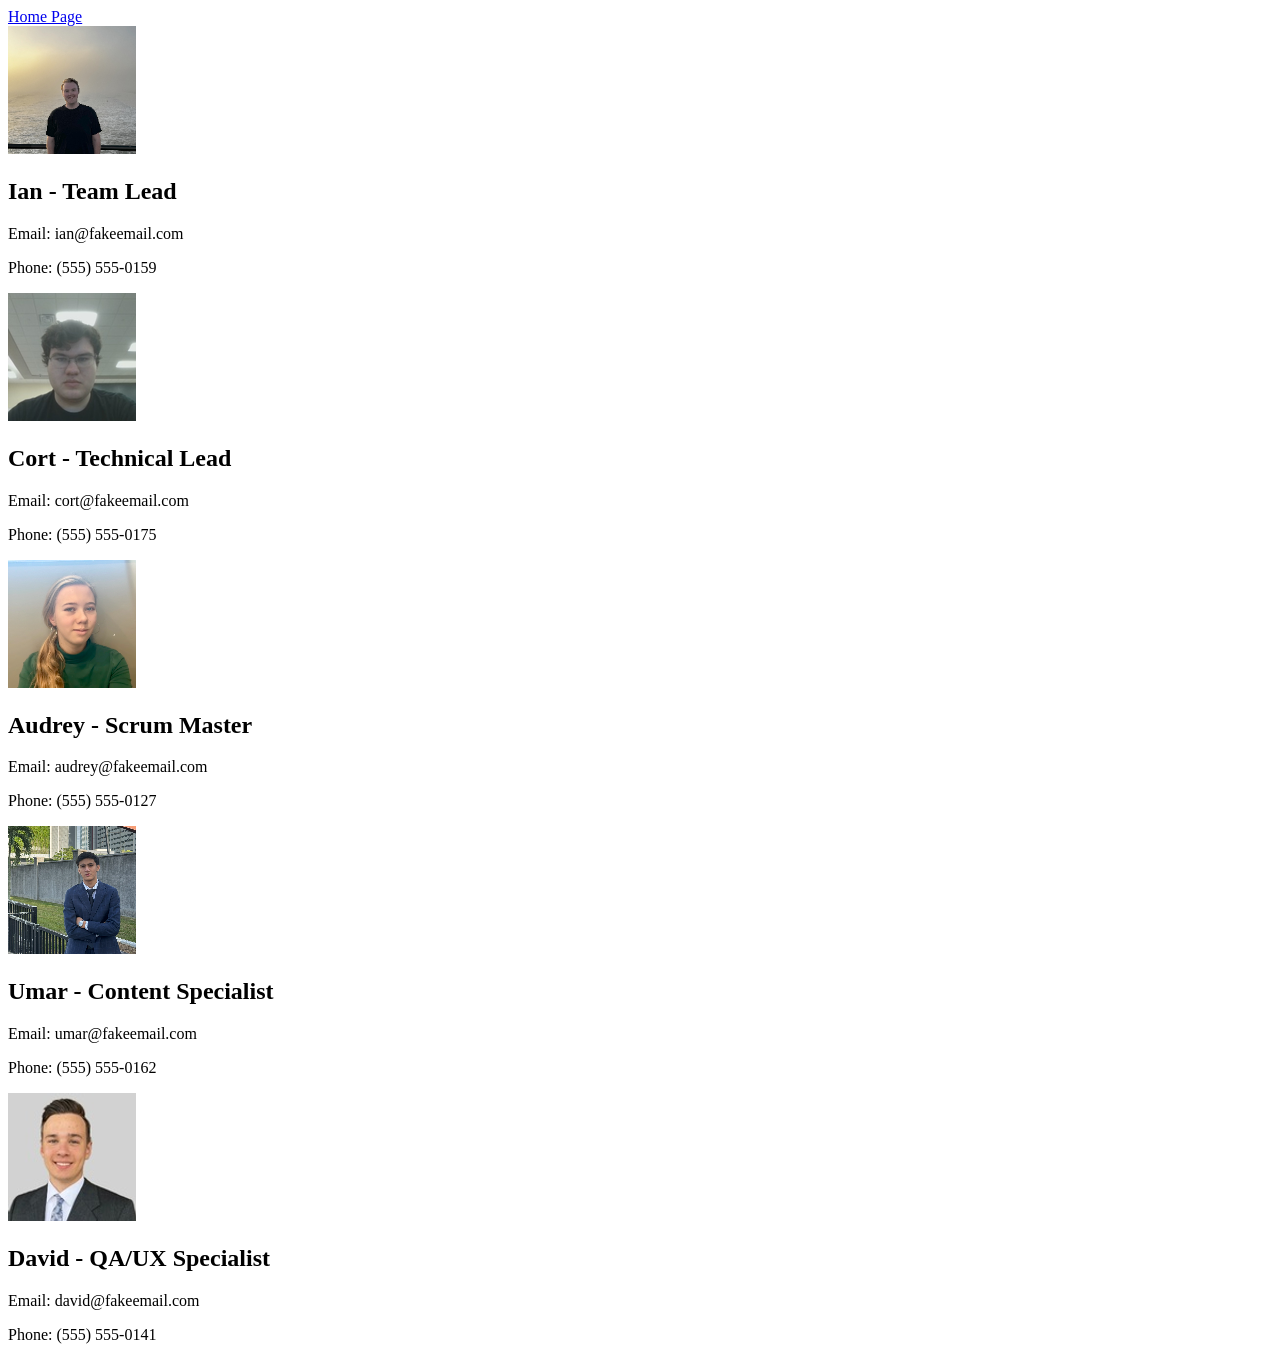
==== about.html @ b846e5eb "Update image paths to use 'images/' directory" ====
<!DOCTYPE html>
<html lang="en">
<head>
    <meta charset="UTF-8">
    <meta name="viewport" content="width=device-width, initial-scale=1.0">
    <title>About Us</title>
</head>
<body>
    <header>
        <nav>
            <a href="index.html">Home Page</a>
        </nav>
    </header>
    <main>
        <div id="Ian">
            <img src="images/ian-pic.jpeg" alt="Ian">
            <h2>Ian - Team Lead</h2>
            <p>Email: ian@fakeemail.com</p>
            <p>Phone: (555) 555-0159</p>
        </div>
        <div id="Cort">
            <img src="images/cort-pic.jpeg" alt="Cort">
            <h2>Cort - Technical Lead</h2>
            <p>Email: cort@fakeemail.com</p>
            <p>Phone: (555) 555-0175</p>
        </div>
        <div id="Audrey">
            <img src="images/audrey-pic.jpeg" alt="Audrey">
            <h2>Audrey - Scrum Master</h2>
            <p>Email: audrey@fakeemail.com</p>
            <p>Phone: (555) 555-0127</p>
        </div>
        <div id="Umar">
            <img src="images/umar-pic.jpeg" alt="Umar">
            <h2>Umar - Content Specialist</h2>
            <p>Email: umar@fakeemail.com</p>
            <p>Phone: (555) 555-0162</p>
        </div>
        <div id="David">
            <img src="images/david-pic.jpeg" alt="David">
            <h2>David - QA/UX Specialist</h2>
            <p>Email: david@fakeemail.com</p>
            <p>Phone: (555) 555-0141</p>
        </div>
    </main>
    <footer></footer>
</body>
</html>
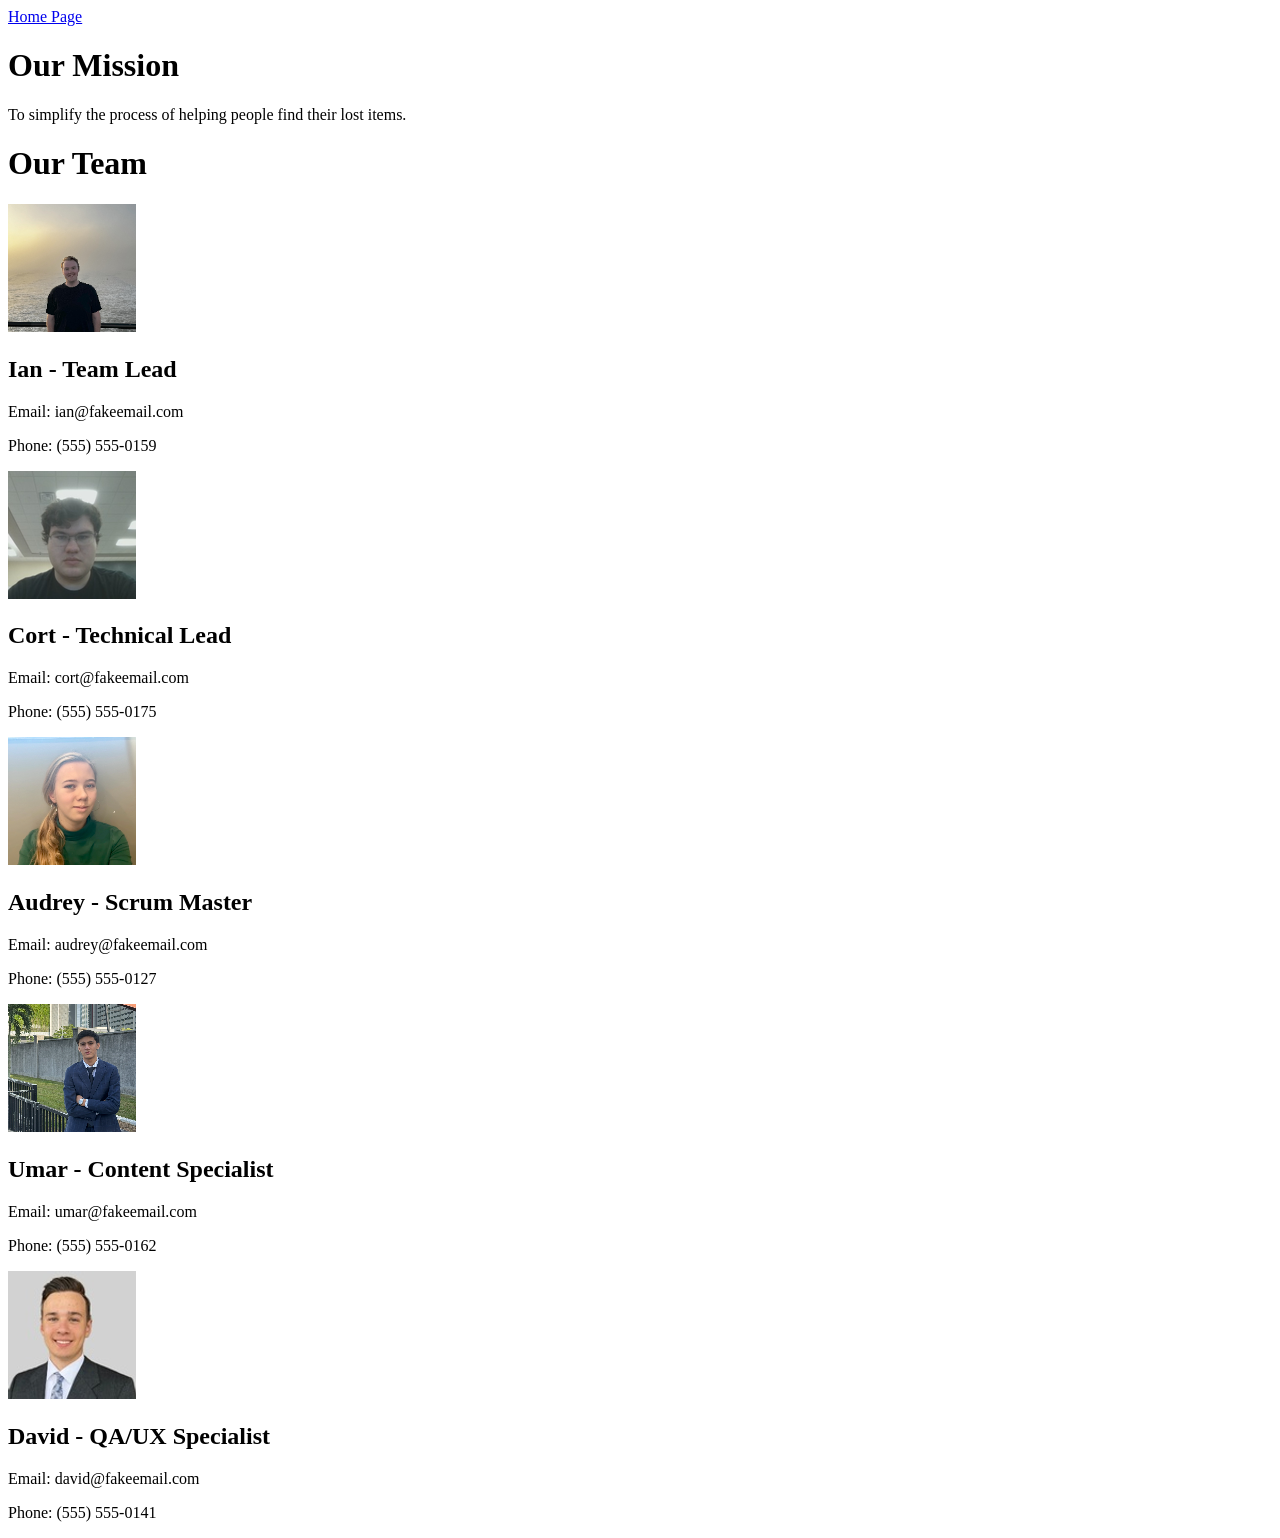
==== commit c18cd813: "Add mission and team sections to about.html" ====
--- a/about.html
+++ b/about.html
@@ -12,6 +12,9 @@
         </nav>
     </header>
     <main>
+        <h1>Our Mission</h1>
+        <p>To simplify the process of helping people find their lost items. </p>
+        <h1>Our Team</h1>
         <div id="Ian">
             <img src="images/ian-pic.jpeg" alt="Ian">
             <h2>Ian - Team Lead</h2>
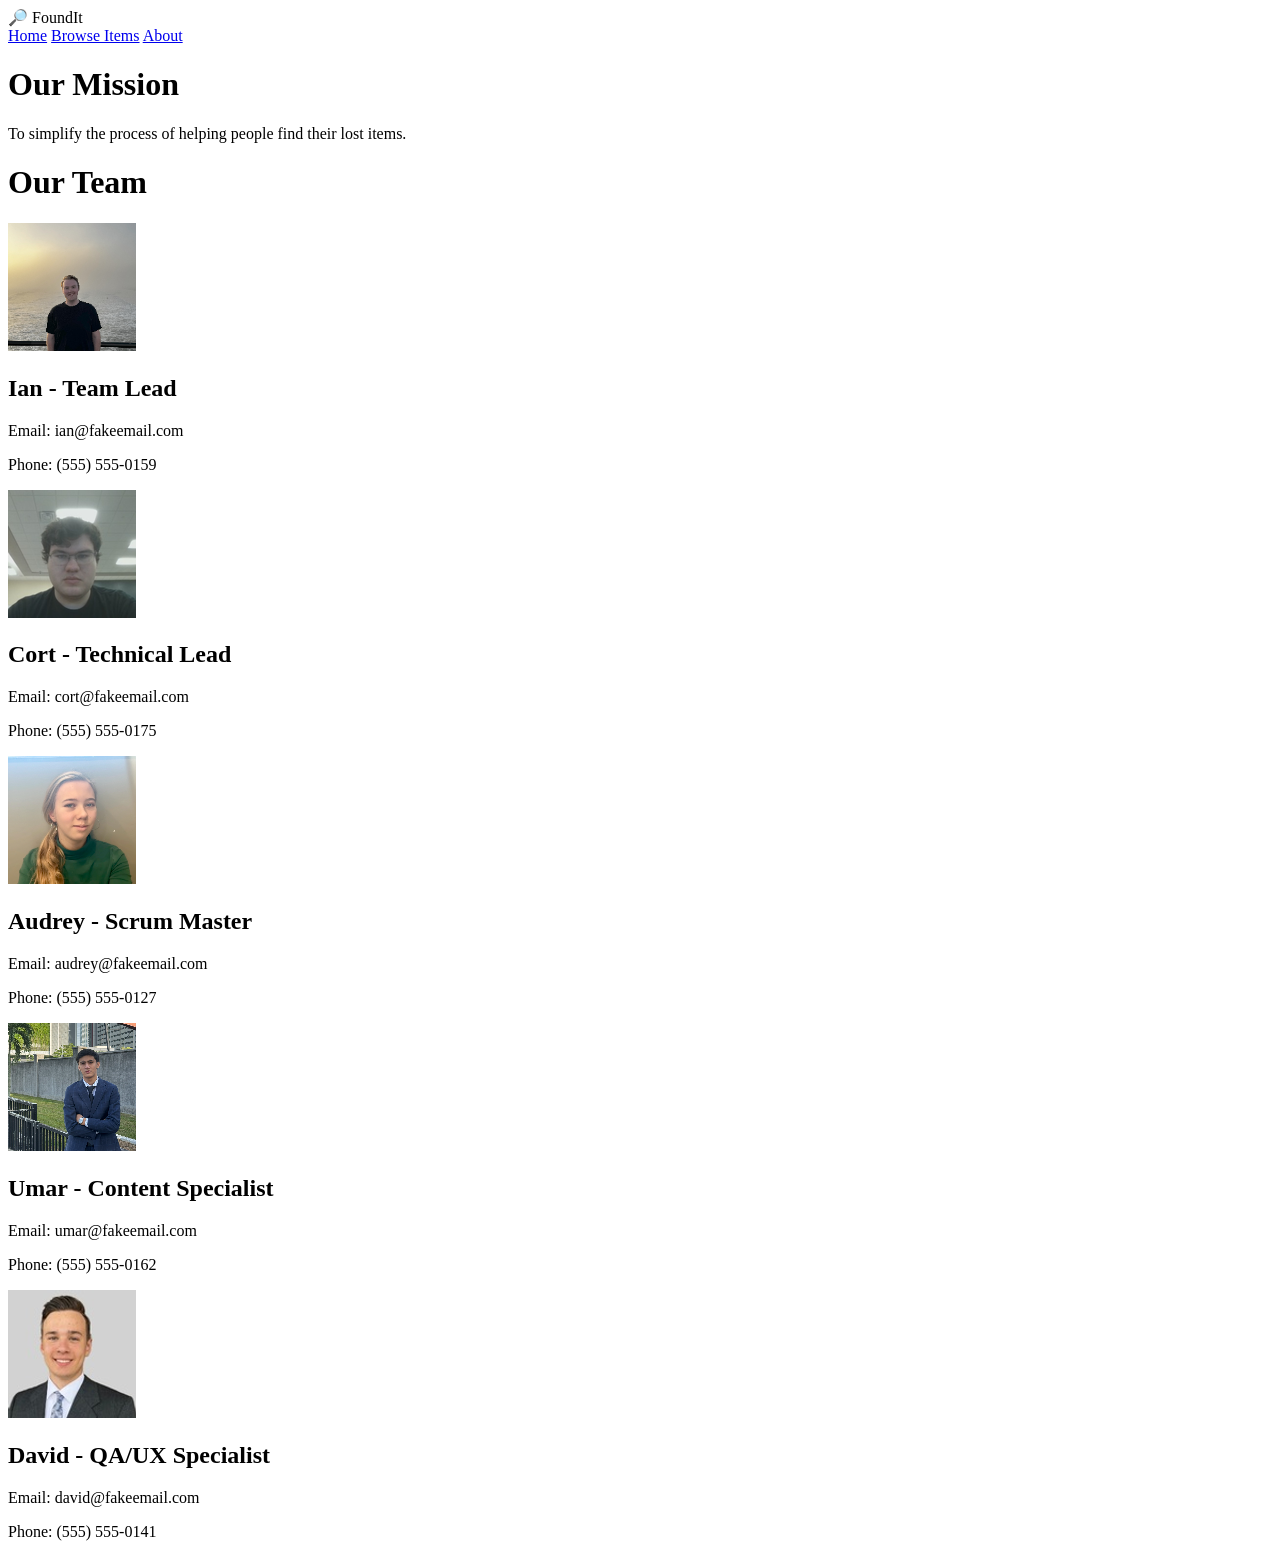
==== commit 49b08ae6: "Revise navigation structure in about.html" ====
--- a/about.html
+++ b/about.html
@@ -3,14 +3,17 @@
 <head>
     <meta charset="UTF-8">
     <meta name="viewport" content="width=device-width, initial-scale=1.0">
-    <title>About Us</title>
+    <title>FoundIt | About Us</title>
 </head>
 <body>
     <header>
-        <nav>
-            <a href="index.html">Home Page</a>
-        </nav>
-    </header>
+    <div class="logo">🔎 FoundIt</div>
+    <nav>
+      <a href="index.html">Home</a>
+      <a href="index.html">Browse Items</a>
+      <a href="#">About</a>
+    </nav>
+  </header>
     <main>
         <h1>Our Mission</h1>
         <p>To simplify the process of helping people find their lost items. </p>
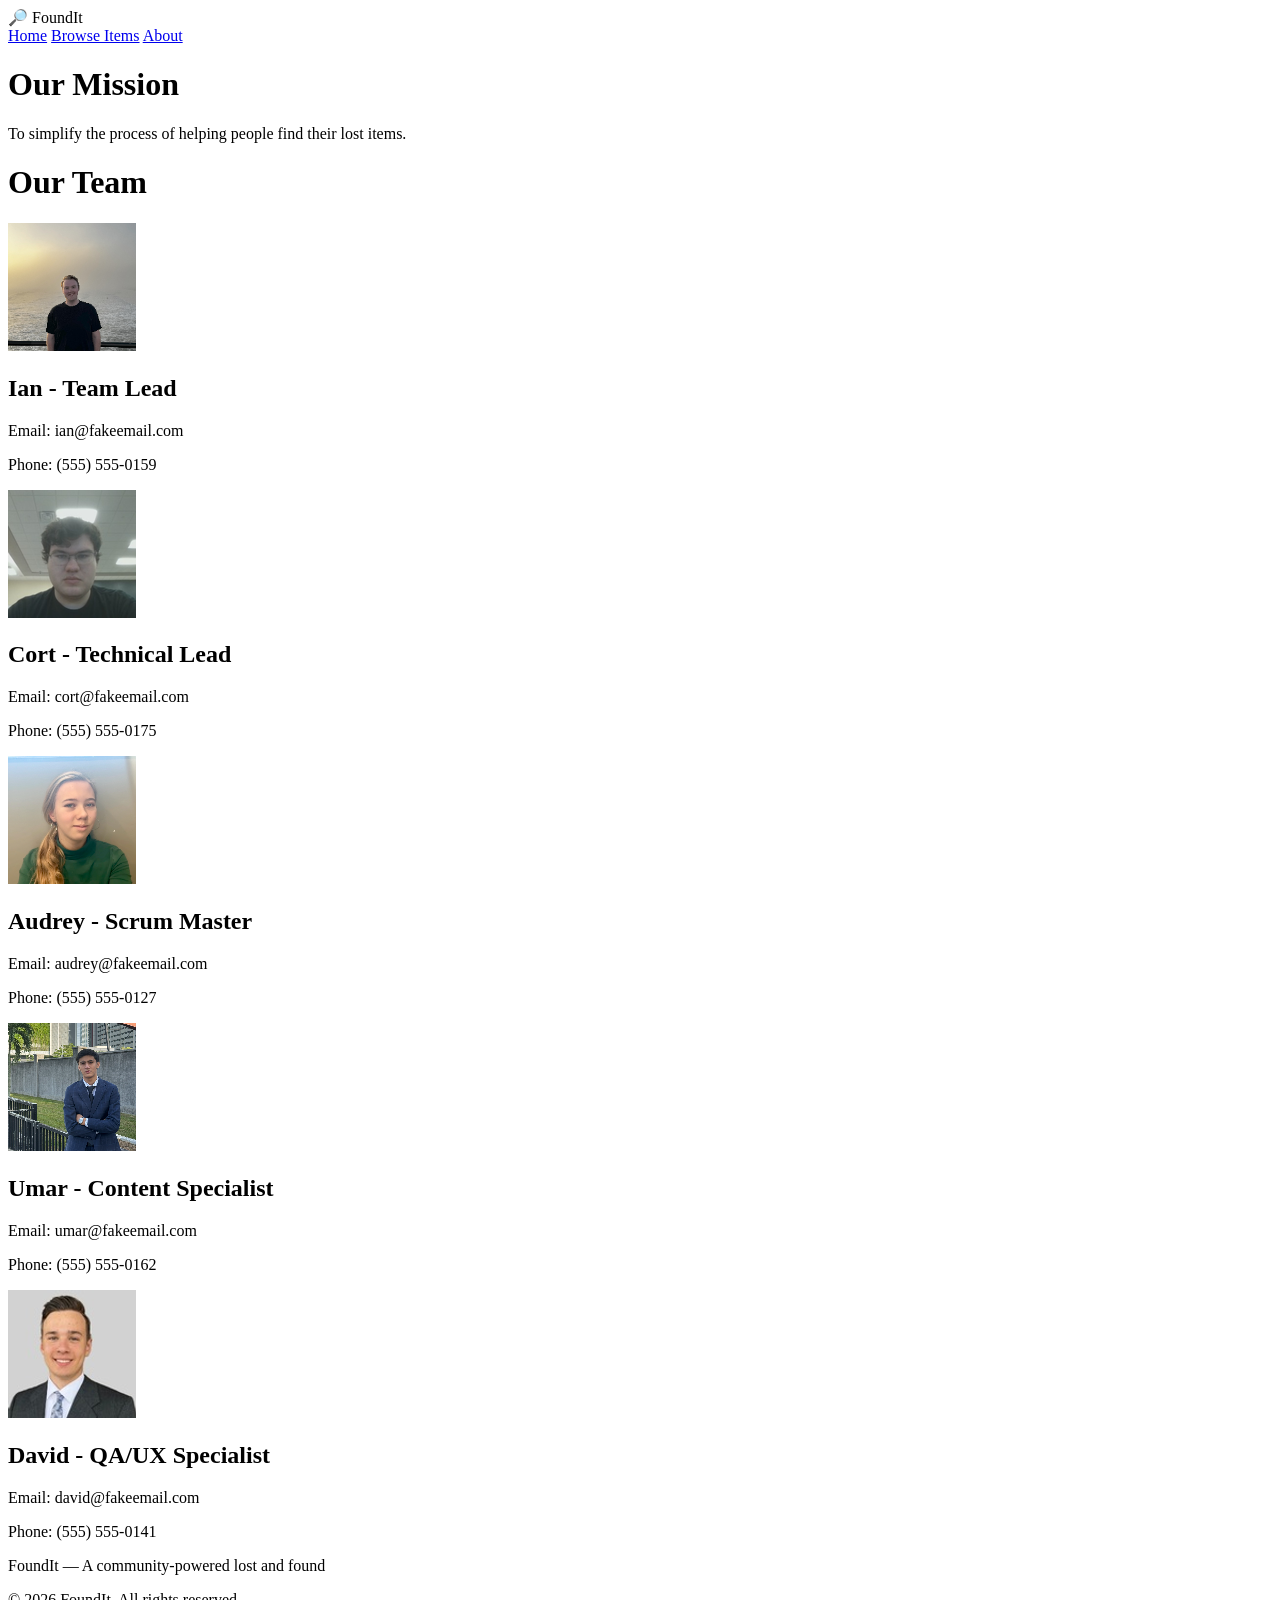
==== commit 7bada34b: "Add footer to about.html with copyright details Added footer with copyright information and descript" ====
--- a/about.html
+++ b/about.html
@@ -4,6 +4,7 @@
     <meta charset="UTF-8">
     <meta name="viewport" content="width=device-width, initial-scale=1.0">
     <title>FoundIt | About Us</title>
+    <link rel="stylesheet" href="styles.css">
 </head>
 <body>
     <header>
@@ -49,6 +50,9 @@
             <p>Phone: (555) 555-0141</p>
         </div>
     </main>
-    <footer></footer>
+    <footer>
+        <p>FoundIt — A community-powered lost and found</p>
+        <p>&copy; 2026 FoundIt. All rights reserved.</p>
+    </footer>
 </body>
 </html>
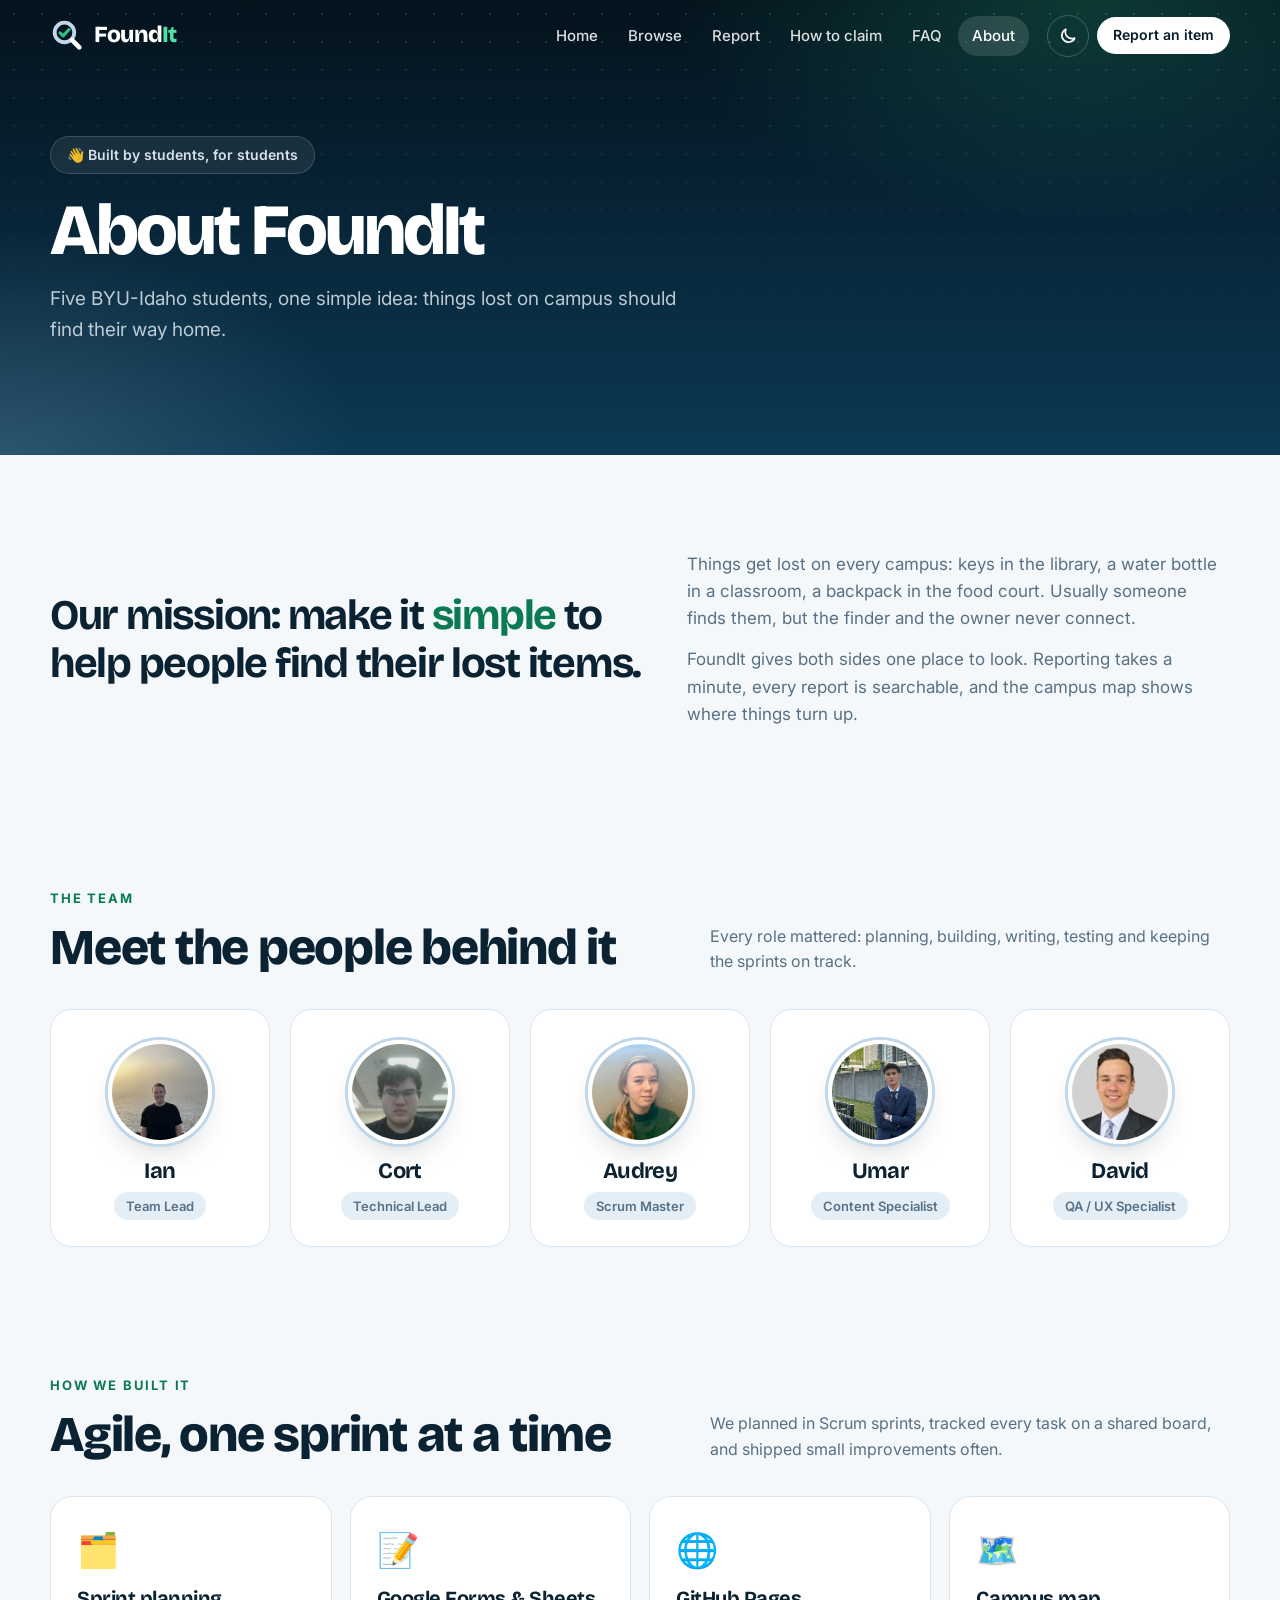
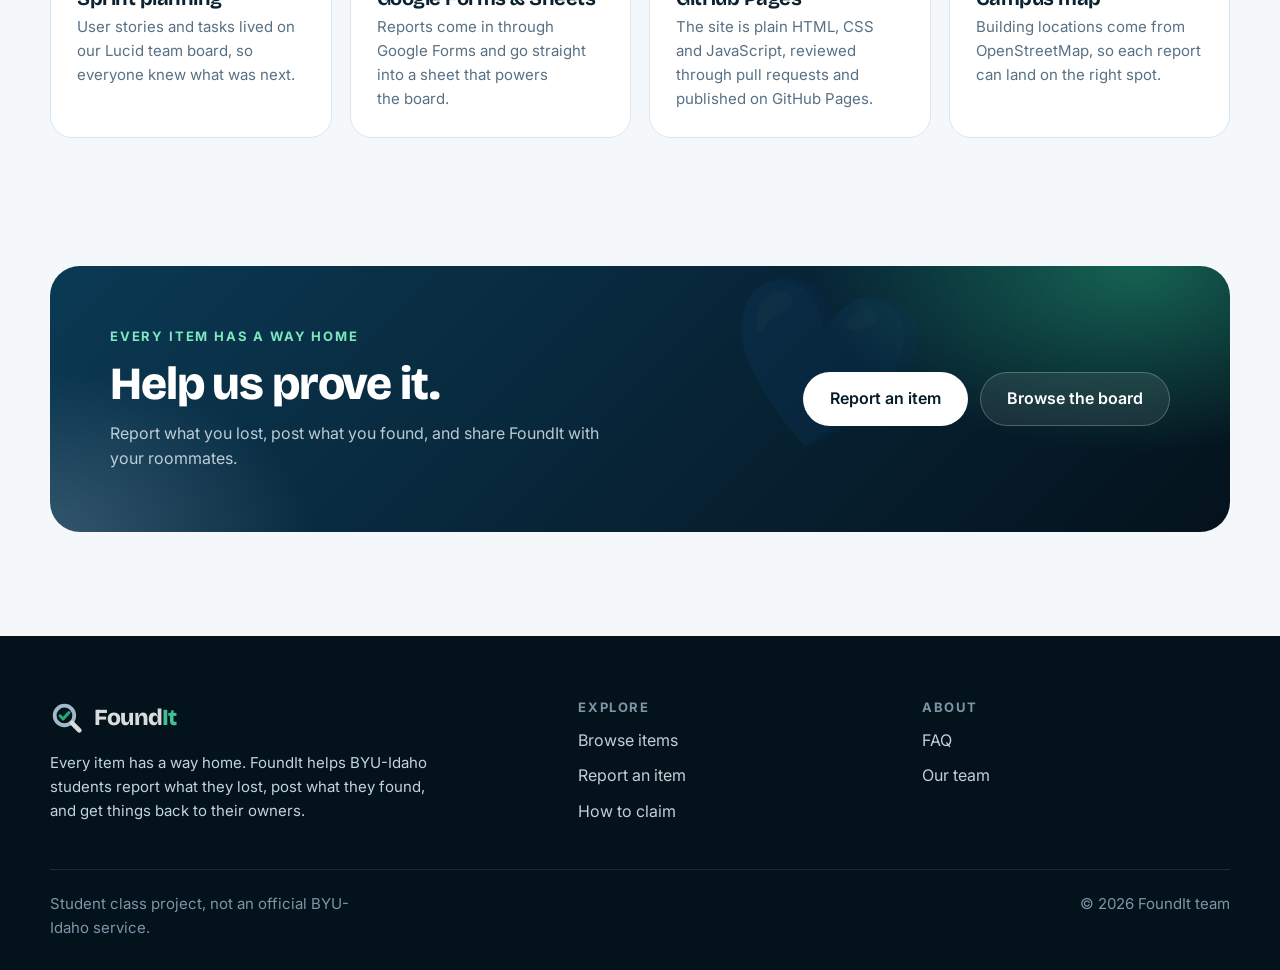
==== commit 90626879: "Redesign the FoundIt site: new look, live board, filters and campus map - New design system with lig" ====
--- a/about.html
+++ b/about.html
@@ -1,58 +1,204 @@
 <!DOCTYPE html>
 <html lang="en">
 <head>
-    <meta charset="UTF-8">
-    <meta name="viewport" content="width=device-width, initial-scale=1.0">
-    <title>FoundIt | About Us</title>
-    <link rel="stylesheet" href="styles.css">
+  <meta charset="UTF-8">
+  <meta name="viewport" content="width=device-width, initial-scale=1.0">
+  <title>About us · FoundIt</title>
+  <meta name="description" content="Meet the five BYU-Idaho students behind FoundIt and see how we built it.">
+  <meta name="theme-color" content="#04121C">
+  <link rel="icon" href="assets/img/favicon.svg" type="image/svg+xml">
+  <link rel="preconnect" href="https://fonts.googleapis.com">
+  <link rel="preconnect" href="https://fonts.gstatic.com" crossorigin>
+  <link rel="stylesheet" href="https://fonts.googleapis.com/css2?family=Bricolage+Grotesque:opsz,wght@12..96,600..800&family=Inter:wght@400;500;600;700&display=swap">
+  <link rel="stylesheet" href="assets/css/foundit.css">
+  <script>
+    // Pick the saved (or system) colour theme before the page paints.
+    (function () {
+      var root = document.documentElement, saved = null;
+      root.classList.add('js');
+      try { saved = localStorage.getItem('foundit-theme'); } catch (e) {}
+      root.dataset.theme = saved || (matchMedia('(prefers-color-scheme: dark)').matches ? 'dark' : 'light');
+    })();
+  </script>
+  <script src="assets/js/config.js" defer></script>
+  <script src="assets/js/buildings.js" defer></script>
+  <script src="assets/js/data.js" defer></script>
+  <script src="assets/js/site.js" defer></script>
 </head>
 <body>
-    <header>
-    <div class="logo">🔎 FoundIt</div>
-    <nav>
-      <a href="index.html">Home</a>
-      <a href="index.html">Browse Items</a>
-      <a href="#">About</a>
-    </nav>
+  <a class="skip-link" href="#main">Skip to content</a>
+
+  <header class="site-header">
+    <div class="container header-inner">
+      <a class="brand" href="index.html" aria-label="FoundIt home">
+        <svg class="brand__mark" viewBox="0 0 40 40" aria-hidden="true">
+          <circle class="brand__lens" cx="17" cy="17" r="11.5" fill="none" stroke-width="4.5"/>
+          <path class="brand__check" d="m11.8 17.4 3.6 3.6 7-7.4" fill="none" stroke-width="3.6" stroke-linecap="round" stroke-linejoin="round"/>
+          <path d="m26 26 8.5 8.5" stroke="currentColor" stroke-width="5.5" stroke-linecap="round"/>
+        </svg>
+        <span class="brand__name">Found<span>It</span></span>
+      </a>
+      <nav class="nav" id="site-nav" aria-label="Main">
+        <a href="index.html">Home</a>
+        <a href="items.html">Browse</a>
+        <a href="report.html">Report</a>
+        <a href="claim.html">How to claim</a>
+        <a href="faq.html">FAQ</a>
+        <a href="about.html" aria-current="page">About</a>
+      </nav>
+      <div class="header-actions">
+        <button class="icon-btn" type="button" data-theme-toggle aria-label="Switch theme"></button>
+        <a class="btn btn--sm btn--header" href="report.html">Report an item</a>
+        <button class="icon-btn menu-toggle" type="button" data-menu-toggle aria-controls="site-nav" aria-expanded="false" aria-label="Open menu"></button>
+      </div>
+    </div>
   </header>
-    <main>
-        <h1>Our Mission</h1>
-        <p>To simplify the process of helping people find their lost items. </p>
-        <h1>Our Team</h1>
-        <div id="Ian">
-            <img src="images/ian-pic.jpeg" alt="Ian">
-            <h2>Ian - Team Lead</h2>
-            <p>Email: ian@fakeemail.com</p>
-            <p>Phone: (555) 555-0159</p>
-        </div>
-        <div id="Cort">
-            <img src="images/cort-pic.jpeg" alt="Cort">
-            <h2>Cort - Technical Lead</h2>
-            <p>Email: cort@fakeemail.com</p>
-            <p>Phone: (555) 555-0175</p>
-        </div>
-        <div id="Audrey">
-            <img src="images/audrey-pic.jpeg" alt="Audrey">
-            <h2>Audrey - Scrum Master</h2>
-            <p>Email: audrey@fakeemail.com</p>
-            <p>Phone: (555) 555-0127</p>
-        </div>
-        <div id="Umar">
-            <img src="images/umar-pic.jpeg" alt="Umar">
-            <h2>Umar - Content Specialist</h2>
-            <p>Email: umar@fakeemail.com</p>
-            <p>Phone: (555) 555-0162</p>
-        </div>
-        <div id="David">
-            <img src="images/david-pic.jpeg" alt="David">
-            <h2>David - QA/UX Specialist</h2>
-            <p>Email: david@fakeemail.com</p>
-            <p>Phone: (555) 555-0141</p>
-        </div>
-    </main>
-    <footer>
-        <p>FoundIt — A community-powered lost and found</p>
-        <p>&copy; 2026 FoundIt. All rights reserved.</p>
-    </footer>
+
+  <section class="page-hero on-dark">
+    <div class="container">
+      <span class="eyebrow" data-reveal>👋 Built by students, for students</span>
+      <h1 data-reveal style="--i:1">About FoundIt</h1>
+      <p data-reveal style="--i:2">Five BYU-Idaho students, one simple idea: things lost on campus should find their way home.</p>
+    </div>
+  </section>
+
+  <main id="main">
+    <section class="section">
+      <div class="container mission">
+        <blockquote data-reveal>Our mission: make it <span>simple</span> to help people find their lost items.</blockquote>
+        <div data-reveal style="--i:1">
+          <p>Things get lost on every campus: keys in the library, a water bottle in a classroom, a backpack in the food court. Usually someone finds them, but the finder and the owner never connect.</p>
+          <p style="margin-top:14px">FoundIt gives both sides one place to look. Reporting takes a minute, every report is searchable, and the campus map shows where things turn up.</p>
+        </div>
+      </div>
+    </section>
+
+    <section class="section section--tight" aria-labelledby="team-title">
+      <div class="container">
+        <div class="section-head">
+          <div>
+            <span class="kicker">The team</span>
+            <h2 id="team-title">Meet the people behind it</h2>
+          </div>
+          <p>Every role mattered: planning, building, writing, testing and keeping the sprints on track.</p>
+        </div>
+        <div class="team-grid">
+          <article class="member" data-reveal style="--i:0">
+            <img src="images/ian-pic.jpeg" alt="Ian" width="104" height="104" loading="lazy">
+            <h3>Ian</h3>
+            <span class="member__role">Team Lead</span>
+          </article>
+          <article class="member" data-reveal style="--i:1">
+            <img src="images/cort-pic.jpeg" alt="Cort" width="104" height="104" loading="lazy">
+            <h3>Cort</h3>
+            <span class="member__role">Technical Lead</span>
+          </article>
+          <article class="member" data-reveal style="--i:2">
+            <img src="images/audrey-pic.jpeg" alt="Audrey" width="104" height="104" loading="lazy">
+            <h3>Audrey</h3>
+            <span class="member__role">Scrum Master</span>
+          </article>
+          <article class="member" data-reveal style="--i:3">
+            <img src="images/umar-pic.jpeg" alt="Umar" width="104" height="104" loading="lazy">
+            <h3>Umar</h3>
+            <span class="member__role">Content Specialist</span>
+          </article>
+          <article class="member" data-reveal style="--i:4">
+            <img src="images/david-pic.jpeg" alt="David" width="104" height="104" loading="lazy">
+            <h3>David</h3>
+            <span class="member__role">QA / UX Specialist</span>
+          </article>
+        </div>
+      </div>
+    </section>
+
+    <section class="section section--tight" aria-labelledby="process-title">
+      <div class="container">
+        <div class="section-head">
+          <div>
+            <span class="kicker">How we built it</span>
+            <h2 id="process-title">Agile, one sprint at a time</h2>
+          </div>
+          <p>We planned in Scrum sprints, tracked every task on a shared board, and shipped small improvements often.</p>
+        </div>
+        <div class="process">
+          <article class="process__item" data-reveal style="--i:0">
+            <span class="big" aria-hidden="true">🗂️</span>
+            <h3>Sprint planning</h3>
+            <p>User stories and tasks lived on our Lucid team board, so everyone knew what was next.</p>
+          </article>
+          <article class="process__item" data-reveal style="--i:1">
+            <span class="big" aria-hidden="true">📝</span>
+            <h3>Google Forms &amp; Sheets</h3>
+            <p>Reports come in through Google Forms and go straight into a sheet that powers the board.</p>
+          </article>
+          <article class="process__item" data-reveal style="--i:2">
+            <span class="big" aria-hidden="true">🌐</span>
+            <h3>GitHub Pages</h3>
+            <p>The site is plain HTML, CSS and JavaScript, reviewed through pull requests and published on GitHub Pages.</p>
+          </article>
+          <article class="process__item" data-reveal style="--i:3">
+            <span class="big" aria-hidden="true">🗺️</span>
+            <h3>Campus map</h3>
+            <p>Building locations come from OpenStreetMap, so each report can land on the right spot.</p>
+          </article>
+        </div>
+      </div>
+    </section>
+
+    <section class="section section--tight">
+      <div class="container">
+        <div class="cta-band on-dark" data-reveal>
+          <span class="cta-band__art" aria-hidden="true">💙</span>
+          <div>
+            <span class="kicker">Every item has a way home</span>
+            <h2>Help us prove it.</h2>
+            <p>Report what you lost, post what you found, and share FoundIt with your roommates.</p>
+          </div>
+          <div class="cta-band__actions">
+            <a class="btn btn--light btn--lg" href="report.html">Report an item</a>
+            <a class="btn btn--on-dark btn--lg" href="items.html">Browse the board</a>
+          </div>
+        </div>
+      </div>
+    </section>
+  </main>
+
+  <footer class="site-footer">
+    <div class="container">
+      <div class="footer-grid">
+        <div>
+          <a class="brand" href="index.html" aria-label="FoundIt home">
+            <svg class="brand__mark" viewBox="0 0 40 40" aria-hidden="true">
+              <circle class="brand__lens" cx="17" cy="17" r="11.5" fill="none" stroke-width="4.5"/>
+              <path class="brand__check" d="m11.8 17.4 3.6 3.6 7-7.4" fill="none" stroke-width="3.6" stroke-linecap="round" stroke-linejoin="round"/>
+              <path d="m26 26 8.5 8.5" stroke="currentColor" stroke-width="5.5" stroke-linecap="round"/>
+            </svg>
+            <span class="brand__name">Found<span>It</span></span>
+          </a>
+          <p>Every item has a way home. FoundIt helps BYU-Idaho students report what they lost, post what they found, and get things back to their owners.</p>
+        </div>
+        <div>
+          <h4>Explore</h4>
+          <ul>
+            <li><a href="items.html">Browse items</a></li>
+            <li><a href="report.html">Report an item</a></li>
+            <li><a href="claim.html">How to claim</a></li>
+          </ul>
+        </div>
+        <div>
+          <h4>About</h4>
+          <ul>
+            <li><a href="faq.html">FAQ</a></li>
+            <li><a href="about.html">Our team</a></li>
+          </ul>
+        </div>
+      </div>
+      <div class="footer-note">
+        <p>Student class project, not an official BYU-Idaho service.</p>
+        <p>© 2026 FoundIt team</p>
+      </div>
+    </div>
+  </footer>
 </body>
 </html>
--- a/assets/css/foundit.css
+++ b/assets/css/foundit.css
@@ -0,0 +1,2897 @@
+/* FoundIt — design system and components.
+   Brand colours from the team site: navy #0B3954 and sky #BFD7EA.
+   Lost = amber, Found = mint. Light and dark themes via [data-theme] on <html>. */
+
+@view-transition {
+  navigation: auto;
+}
+
+:root {
+  --navy: #0B3954;
+  --navy-700: #0E4668;
+  --navy-deep: #061B29;
+  --navy-ink: #04121C;
+  --sky: #BFD7EA;
+  --mint: #2BC48A;
+  --amber: #F5A524;
+
+  --bg: #F4F8FB;
+  --surface: #FFFFFF;
+  --surface-2: #EDF3F8;
+  --text: #0A2231;
+  --muted: #587084;
+  --line: #DAE5EE;
+  --ring: rgba(11, 57, 84, 0.18);
+  --accent-text: #0B7A52;
+  --sky-soft: #E3EEF7;
+  --amber-soft: #FFF0D3;
+  --amber-ink: #8A5200;
+  --mint-soft: #DAF6EA;
+  --mint-ink: #0A6B47;
+  --brand-it: #12A36F;
+  --card-tint-l: 93%;
+  --card-tint-s: 80%;
+
+  --shadow-sm: 0 1px 2px rgba(6, 27, 41, 0.06), 0 2px 10px rgba(6, 27, 41, 0.05);
+  --shadow-md: 0 14px 34px -14px rgba(6, 27, 41, 0.28);
+  --shadow-lg: 0 34px 70px -24px rgba(6, 27, 41, 0.42);
+  --radius: 22px;
+  --radius-sm: 14px;
+  --header-h: 72px;
+  --font-display: "Bricolage Grotesque", "Inter", system-ui, sans-serif;
+  --font-body: "Inter", system-ui, -apple-system, "Segoe UI", Roboto, sans-serif;
+  --ease-out: cubic-bezier(0.2, 0.75, 0.2, 1);
+  color-scheme: light;
+  interpolate-size: allow-keywords;
+}
+
+[data-theme="dark"] {
+  --bg: #051420;
+  --surface: #0A2030;
+  --surface-2: #0F2839;
+  --text: #E6F0F7;
+  --muted: #93A9BA;
+  --line: #19384D;
+  --ring: rgba(191, 215, 234, 0.28);
+  --accent-text: #63DDAE;
+  --sky-soft: rgba(191, 215, 234, 0.1);
+  --amber-soft: rgba(245, 165, 36, 0.16);
+  --amber-ink: #FFC66E;
+  --mint-soft: rgba(43, 196, 138, 0.16);
+  --mint-ink: #6BE3B4;
+  --brand-it: #4FE0A6;
+  --card-tint-l: 20%;
+  --card-tint-s: 38%;
+  --shadow-sm: 0 1px 2px rgba(0, 0, 0, 0.4);
+  --shadow-md: 0 14px 34px -14px rgba(0, 0, 0, 0.7);
+  --shadow-lg: 0 34px 70px -24px rgba(0, 0, 0, 0.8);
+  color-scheme: dark;
+}
+
+/* ---------- Base ---------- */
+
+*,
+*::before,
+*::after {
+  box-sizing: border-box;
+}
+
+* {
+  margin: 0;
+}
+
+html {
+  scroll-behavior: smooth;
+  scroll-padding-top: calc(var(--header-h) + 16px);
+  -webkit-text-size-adjust: 100%;
+}
+
+html.dialog-open {
+  overflow: hidden;
+}
+
+body {
+  min-height: 100vh;
+  display: flex;
+  flex-direction: column;
+  font-family: var(--font-body);
+  font-size: 16px;
+  line-height: 1.6;
+  background: var(--bg);
+  color: var(--text);
+  -webkit-font-smoothing: antialiased;
+  overflow-x: hidden;
+  transition: background-color 0.3s, color 0.3s;
+}
+
+main {
+  flex: 1;
+}
+
+img,
+svg {
+  display: block;
+  max-width: 100%;
+}
+
+a {
+  color: inherit;
+}
+
+button,
+input,
+select,
+textarea {
+  font: inherit;
+  color: inherit;
+}
+
+h1,
+h2,
+h3,
+h4 {
+  font-family: var(--font-display);
+  line-height: 1.08;
+  letter-spacing: -0.025em;
+  font-weight: 700;
+  text-wrap: balance;
+}
+
+p {
+  text-wrap: pretty;
+}
+
+ul {
+  padding: 0;
+  list-style: none;
+}
+
+:focus-visible {
+  outline: 3px solid var(--navy);
+  outline-offset: 3px;
+}
+
+[data-theme="dark"] :focus-visible,
+.on-dark :focus-visible {
+  outline-color: var(--sky);
+}
+
+::selection {
+  background: var(--sky);
+  color: var(--navy-deep);
+}
+
+.container {
+  width: min(1180px, 100% - 40px);
+  margin-inline: auto;
+}
+
+.narrow {
+  width: min(820px, 100% - 40px);
+  margin-inline: auto;
+}
+
+.sr-only {
+  position: absolute;
+  width: 1px;
+  height: 1px;
+  padding: 0;
+  overflow: hidden;
+  clip: rect(0, 0, 0, 0);
+  white-space: nowrap;
+  border: 0;
+}
+
+.skip-link {
+  position: absolute;
+  left: 16px;
+  top: -60px;
+  z-index: 100;
+  padding: 10px 16px;
+  border-radius: 10px;
+  background: var(--surface);
+  color: var(--text);
+  font-weight: 600;
+  text-decoration: none;
+  transition: top 0.2s;
+}
+
+.skip-link:focus {
+  top: 12px;
+}
+
+.icon {
+  width: 20px;
+  height: 20px;
+  flex: none;
+  fill: none;
+  stroke: currentColor;
+  stroke-width: 2;
+  stroke-linecap: round;
+  stroke-linejoin: round;
+}
+
+/* ---------- Buttons ---------- */
+
+.btn {
+  display: inline-flex;
+  align-items: center;
+  justify-content: center;
+  gap: 8px;
+  padding: 12px 20px;
+  border: 1px solid transparent;
+  border-radius: 999px;
+  font-weight: 600;
+  font-size: 15px;
+  line-height: 1.2;
+  text-decoration: none;
+  white-space: nowrap;
+  cursor: pointer;
+  transition: transform 0.15s, background-color 0.2s, border-color 0.2s, color 0.2s, box-shadow 0.2s;
+}
+
+.btn:active {
+  transform: translateY(1px) scale(0.98);
+}
+
+.btn .icon {
+  width: 18px;
+  height: 18px;
+}
+
+.btn--primary {
+  background: var(--navy);
+  color: #fff;
+  box-shadow: 0 10px 22px -10px rgba(11, 57, 84, 0.7);
+}
+
+.btn--primary:hover {
+  background: var(--navy-700);
+}
+
+[data-theme="dark"] .btn--primary {
+  background: var(--sky);
+  color: var(--navy-deep);
+  box-shadow: none;
+}
+
+[data-theme="dark"] .btn--primary:hover {
+  background: #D6E7F4;
+}
+
+.btn--glow {
+  background: linear-gradient(120deg, #2BC48A, #1BA3C6);
+  color: #fff;
+  box-shadow: 0 12px 30px -10px rgba(43, 196, 138, 0.75);
+}
+
+.btn--glow:hover {
+  box-shadow: 0 16px 36px -10px rgba(43, 196, 138, 0.95);
+}
+
+.btn--ghost {
+  background: transparent;
+  border-color: var(--line);
+  color: var(--text);
+}
+
+.btn--ghost:hover {
+  background: var(--surface-2);
+}
+
+.btn--on-dark {
+  background: rgba(255, 255, 255, 0.08);
+  border-color: rgba(255, 255, 255, 0.24);
+  color: #fff;
+}
+
+.btn--on-dark:hover {
+  background: rgba(255, 255, 255, 0.16);
+}
+
+.btn--light {
+  background: #fff;
+  color: var(--navy-deep);
+}
+
+.btn--light:hover {
+  background: var(--sky);
+}
+
+.btn--sm {
+  padding: 9px 15px;
+  font-size: 14px;
+}
+
+.btn--lg {
+  padding: 16px 26px;
+  font-size: 16px;
+}
+
+.icon-btn {
+  display: grid;
+  place-items: center;
+  width: 42px;
+  height: 42px;
+  padding: 0;
+  border-radius: 50%;
+  border: 1px solid color-mix(in srgb, currentColor 22%, transparent);
+  background: transparent;
+  color: inherit;
+  cursor: pointer;
+  transition: background-color 0.2s, transform 0.2s;
+}
+
+.icon-btn:hover {
+  background: color-mix(in srgb, currentColor 12%, transparent);
+}
+
+.icon-btn:active {
+  transform: scale(0.94);
+}
+
+/* ---------- Header ---------- */
+
+.site-header {
+  position: fixed;
+  inset: 0 0 auto;
+  z-index: 50;
+  height: var(--header-h);
+  color: #fff;
+  border-bottom: 1px solid transparent;
+  transition: background-color 0.3s, color 0.3s, border-color 0.3s, box-shadow 0.3s;
+}
+
+.site-header.is-scrolled,
+.site-header.menu-open {
+  color: var(--text);
+  background: color-mix(in srgb, var(--bg) 82%, transparent);
+  -webkit-backdrop-filter: saturate(170%) blur(18px);
+  backdrop-filter: saturate(170%) blur(18px);
+  border-bottom-color: var(--line);
+}
+
+.header-inner {
+  height: 100%;
+  display: flex;
+  align-items: center;
+  gap: 18px;
+}
+
+.brand {
+  display: inline-flex;
+  align-items: center;
+  gap: 10px;
+  margin-right: auto;
+  font-family: var(--font-display);
+  font-weight: 800;
+  font-size: 23px;
+  letter-spacing: -0.035em;
+  text-decoration: none;
+}
+
+.brand__mark {
+  width: 34px;
+  height: 34px;
+  transition: transform 0.5s var(--ease-out);
+}
+
+.brand:hover .brand__mark {
+  transform: rotate(-14deg) scale(1.06);
+}
+
+.brand__name span {
+  color: var(--brand-it);
+}
+
+.site-header:not(.is-scrolled):not(.menu-open) .brand__name span {
+  color: #4FE0A6;
+}
+
+.nav {
+  display: flex;
+  align-items: center;
+  gap: 2px;
+}
+
+.nav a {
+  position: relative;
+  padding: 8px 14px;
+  border-radius: 999px;
+  font-size: 15px;
+  font-weight: 500;
+  text-decoration: none;
+  opacity: 0.86;
+  transition: background-color 0.2s, opacity 0.2s;
+}
+
+.nav a:hover {
+  opacity: 1;
+  background: color-mix(in srgb, currentColor 10%, transparent);
+}
+
+.nav a[aria-current="page"] {
+  opacity: 1;
+  background: color-mix(in srgb, currentColor 13%, transparent);
+}
+
+.header-actions {
+  display: flex;
+  align-items: center;
+  gap: 8px;
+}
+
+.btn--header {
+  background: #fff;
+  color: var(--navy-deep);
+}
+
+.btn--header:hover {
+  background: var(--sky);
+}
+
+.site-header.is-scrolled .btn--header,
+.site-header.menu-open .btn--header {
+  background: var(--navy);
+  color: #fff;
+}
+
+[data-theme="dark"] .site-header.is-scrolled .btn--header,
+[data-theme="dark"] .site-header.menu-open .btn--header {
+  background: var(--sky);
+  color: var(--navy-deep);
+}
+
+.menu-toggle {
+  display: none;
+}
+
+/* ---------- Hero (home) ---------- */
+
+.on-dark {
+  color: #fff;
+}
+
+.hero {
+  position: relative;
+  isolation: isolate;
+  overflow: hidden;
+  display: grid;
+  align-items: center;
+  min-height: min(94vh, 880px);
+  padding: calc(var(--header-h) + 64px) 0 140px;
+  background:
+    radial-gradient(1100px 560px at 50% 112%, rgba(43, 196, 138, 0.28), transparent 62%),
+    radial-gradient(800px 480px at 88% -8%, rgba(191, 215, 234, 0.24), transparent 60%),
+    radial-gradient(600px 400px at 6% 20%, rgba(27, 163, 198, 0.18), transparent 60%),
+    linear-gradient(180deg, #04121C 0%, #0B3954 100%);
+}
+
+.hero::before {
+  content: "";
+  position: absolute;
+  inset: 0;
+  z-index: -1;
+  background-image: radial-gradient(rgba(255, 255, 255, 0.13) 1px, transparent 1px);
+  background-size: 30px 30px;
+  -webkit-mask-image: radial-gradient(ellipse at 50% 42%, #000 25%, transparent 72%);
+  mask-image: radial-gradient(ellipse at 50% 42%, #000 25%, transparent 72%);
+}
+
+.hero__inner {
+  position: relative;
+  z-index: 2;
+  text-align: center;
+}
+
+.eyebrow {
+  display: inline-flex;
+  align-items: center;
+  gap: 10px;
+  padding: 7px 16px;
+  border-radius: 999px;
+  background: rgba(255, 255, 255, 0.08);
+  border: 1px solid rgba(255, 255, 255, 0.16);
+  font-size: 14px;
+  font-weight: 600;
+  color: rgba(231, 241, 248, 0.92);
+  -webkit-backdrop-filter: blur(8px);
+  backdrop-filter: blur(8px);
+}
+
+.live-dot {
+  position: relative;
+  width: 9px;
+  height: 9px;
+  border-radius: 50%;
+  background: var(--mint);
+}
+
+.live-dot::after {
+  content: "";
+  position: absolute;
+  inset: 0;
+  border-radius: 50%;
+  background: var(--mint);
+  animation: ping 1.8s cubic-bezier(0, 0, 0.2, 1) infinite;
+}
+
+.hero h1 {
+  margin: 24px auto 18px;
+  max-width: 13ch;
+  font-size: clamp(46px, 8.4vw, 104px);
+  font-weight: 800;
+  letter-spacing: -0.045em;
+  line-height: 0.98;
+}
+
+.shine {
+  background: linear-gradient(100deg, #BFD7EA 0%, #7EE7BE 30%, #E8F4FF 50%, #7EE7BE 70%, #BFD7EA 100%);
+  background-size: 220% auto;
+  -webkit-background-clip: text;
+  background-clip: text;
+  color: transparent;
+  animation: shine 7s linear infinite;
+}
+
+.hero__lead {
+  max-width: 640px;
+  margin: 0 auto 36px;
+  font-size: clamp(17px, 2vw, 20px);
+  color: rgba(231, 241, 248, 0.8);
+}
+
+.hero-search {
+  position: relative;
+  display: flex;
+  gap: 8px;
+  max-width: 660px;
+  margin: 0 auto;
+  padding: 8px;
+  border-radius: 999px;
+  background: rgba(255, 255, 255, 0.97);
+  box-shadow: 0 24px 60px -18px rgba(0, 0, 0, 0.6), 0 0 0 7px rgba(191, 215, 234, 0.12);
+  transition: box-shadow 0.3s;
+}
+
+.hero-search:focus-within {
+  box-shadow: 0 24px 60px -18px rgba(0, 0, 0, 0.6), 0 0 0 7px rgba(126, 231, 190, 0.35);
+}
+
+.hero-search > .icon {
+  position: absolute;
+  left: 26px;
+  top: 50%;
+  translate: 0 -50%;
+  width: 22px;
+  height: 22px;
+  color: #587084;
+  pointer-events: none;
+}
+
+.hero-search input {
+  flex: 1;
+  min-width: 0;
+  padding: 12px 8px 12px 50px;
+  border: 0;
+  background: transparent;
+  color: #0A2231;
+  font-size: 17px;
+  outline: none;
+}
+
+.hero-search input::placeholder {
+  color: #7A8FA0;
+}
+
+.quick-chips {
+  display: flex;
+  flex-wrap: wrap;
+  justify-content: center;
+  gap: 10px;
+  margin-top: 24px;
+}
+
+.quick-chips a {
+  display: inline-flex;
+  align-items: center;
+  gap: 7px;
+  padding: 8px 15px;
+  border-radius: 999px;
+  background: rgba(255, 255, 255, 0.08);
+  border: 1px solid rgba(255, 255, 255, 0.15);
+  color: #E6F0F7;
+  font-size: 14px;
+  text-decoration: none;
+  transition: background-color 0.2s, transform 0.2s;
+}
+
+.quick-chips a:hover {
+  background: rgba(255, 255, 255, 0.17);
+  transform: translateY(-2px);
+}
+
+/* Radar rings behind the search box */
+.radar {
+  position: absolute;
+  left: 50%;
+  top: 62%;
+  z-index: -1;
+  width: 0;
+  height: 0;
+  pointer-events: none;
+}
+
+.radar span {
+  position: absolute;
+  left: -120px;
+  top: -120px;
+  width: 240px;
+  height: 240px;
+  border-radius: 50%;
+  border: 1px solid rgba(191, 215, 234, 0.4);
+  animation: radar 7s cubic-bezier(0.2, 0.6, 0.3, 1) infinite;
+  opacity: 0;
+}
+
+.radar span:nth-child(2) {
+  animation-delay: 1.75s;
+}
+
+.radar span:nth-child(3) {
+  animation-delay: 3.5s;
+}
+
+.radar span:nth-child(4) {
+  animation-delay: 5.25s;
+}
+
+.radar__sweep {
+  position: absolute;
+  left: -520px;
+  top: -520px;
+  width: 1040px;
+  height: 1040px;
+  border-radius: 50%;
+  background: conic-gradient(from 0deg, rgba(126, 231, 190, 0.2), transparent 18%, transparent);
+  -webkit-mask-image: radial-gradient(circle, #000 0 30%, transparent 70%);
+  mask-image: radial-gradient(circle, #000 0 30%, transparent 70%);
+  animation: spin 9s linear infinite;
+}
+
+.hero-search.is-typing ~ .radar span {
+  animation-duration: 3.5s;
+}
+
+/* Floating item bubbles */
+.floaters {
+  position: absolute;
+  inset: 0;
+  z-index: -1;
+  pointer-events: none;
+}
+
+.floater {
+  position: absolute;
+  left: var(--x);
+  top: var(--y);
+  width: var(--s, 70px);
+  height: var(--s, 70px);
+  display: grid;
+  place-items: center;
+  font-size: calc(var(--s, 70px) * 0.46);
+  border-radius: 24px;
+  background: rgba(255, 255, 255, 0.07);
+  border: 1px solid rgba(255, 255, 255, 0.15);
+  box-shadow: 0 18px 40px -16px rgba(0, 0, 0, 0.6), inset 0 1px 0 rgba(255, 255, 255, 0.15);
+  -webkit-backdrop-filter: blur(6px);
+  backdrop-filter: blur(6px);
+  translate: var(--px, 0px) var(--py, 0px);
+  transition: translate 0.9s var(--ease-out);
+}
+
+.floater > span {
+  animation: bob var(--d, 8s) ease-in-out infinite alternate;
+  animation-delay: var(--delay, 0s);
+}
+
+.floater--found::after {
+  content: "";
+  position: absolute;
+  right: -5px;
+  top: -5px;
+  width: 20px;
+  height: 20px;
+  border-radius: 50%;
+  background: var(--mint) url("data:image/svg+xml,%3Csvg xmlns='http://www.w3.org/2000/svg' viewBox='0 0 24 24' fill='none' stroke='white' stroke-width='3.2' stroke-linecap='round' stroke-linejoin='round'%3E%3Cpath d='m5 12.5 4.5 4.5L19 7.5'/%3E%3C/svg%3E") center / 13px no-repeat;
+  box-shadow: 0 0 0 3px #0B3954;
+}
+
+.scroll-cue {
+  position: absolute;
+  left: 50%;
+  bottom: 84px;
+  translate: -50% 0;
+  width: 26px;
+  height: 42px;
+  border-radius: 20px;
+  border: 2px solid rgba(255, 255, 255, 0.35);
+}
+
+.scroll-cue::after {
+  content: "";
+  position: absolute;
+  left: 50%;
+  top: 8px;
+  width: 4px;
+  height: 8px;
+  margin-left: -2px;
+  border-radius: 4px;
+  background: #fff;
+  animation: cue 1.8s ease-in-out infinite;
+}
+
+/* ---------- Page hero (inner pages) ---------- */
+
+.page-hero {
+  position: relative;
+  isolation: isolate;
+  overflow: hidden;
+  padding: calc(var(--header-h) + 64px) 0 110px;
+  background:
+    radial-gradient(700px 380px at 85% 0%, rgba(43, 196, 138, 0.22), transparent 60%),
+    radial-gradient(600px 380px at 0% 100%, rgba(191, 215, 234, 0.18), transparent 60%),
+    linear-gradient(180deg, #04121C 0%, #0B3954 100%);
+}
+
+.page-hero::before {
+  content: "";
+  position: absolute;
+  inset: 0;
+  z-index: -1;
+  background-image: radial-gradient(rgba(255, 255, 255, 0.12) 1px, transparent 1px);
+  background-size: 28px 28px;
+  -webkit-mask-image: linear-gradient(180deg, #000, transparent 85%);
+  mask-image: linear-gradient(180deg, #000, transparent 85%);
+}
+
+.page-hero h1 {
+  font-size: clamp(40px, 6.4vw, 72px);
+  font-weight: 800;
+  letter-spacing: -0.04em;
+}
+
+.page-hero p {
+  max-width: 640px;
+  margin-top: 14px;
+  font-size: clamp(16px, 1.8vw, 19px);
+  color: rgba(231, 241, 248, 0.8);
+}
+
+.page-hero .eyebrow {
+  margin-bottom: 18px;
+}
+
+.pull-up {
+  position: relative;
+  z-index: 3;
+  margin-top: -64px;
+}
+
+/* ---------- Sections ---------- */
+
+.section {
+  padding: 96px 0;
+}
+
+.section--tight {
+  padding: 64px 0;
+}
+
+.section-head {
+  display: flex;
+  justify-content: space-between;
+  align-items: flex-end;
+  flex-wrap: wrap;
+  gap: 20px;
+  margin-bottom: 34px;
+}
+
+.section-head h2 {
+  font-size: clamp(32px, 4.4vw, 50px);
+  font-weight: 800;
+}
+
+.section-head p {
+  max-width: 520px;
+  color: var(--muted);
+}
+
+.kicker {
+  display: block;
+  margin-bottom: 12px;
+  font-size: 13px;
+  font-weight: 700;
+  letter-spacing: 0.14em;
+  text-transform: uppercase;
+  color: var(--accent-text);
+}
+
+.on-dark .kicker {
+  color: #7EE7BE;
+}
+
+.text-link {
+  display: inline-flex;
+  align-items: center;
+  gap: 6px;
+  font-weight: 600;
+  text-decoration: none;
+  color: var(--text);
+}
+
+.text-link .icon {
+  transition: transform 0.2s;
+}
+
+.text-link:hover .icon {
+  transform: translateX(4px);
+}
+
+/* ---------- Stats ---------- */
+
+.stats {
+  display: grid;
+  grid-template-columns: repeat(3, 1fr);
+  gap: 1px;
+  overflow: hidden;
+  border-radius: var(--radius);
+  background: var(--line);
+  border: 1px solid var(--line);
+  box-shadow: var(--shadow-md);
+}
+
+.stat {
+  display: flex;
+  align-items: center;
+  gap: 16px;
+  padding: 24px 28px;
+  background: var(--surface);
+}
+
+.stat__icon {
+  display: grid;
+  place-items: center;
+  width: 52px;
+  height: 52px;
+  flex: none;
+  border-radius: 16px;
+  font-size: 24px;
+  background: var(--sky-soft);
+}
+
+.stat__num {
+  font-family: var(--font-display);
+  font-size: clamp(30px, 3.4vw, 40px);
+  font-weight: 800;
+  line-height: 1;
+  letter-spacing: -0.03em;
+}
+
+.stat__label {
+  margin-top: 4px;
+  font-size: 14px;
+  color: var(--muted);
+}
+
+/* ---------- Badges ---------- */
+
+.badge {
+  display: inline-flex;
+  align-items: center;
+  max-width: 180px;
+  padding: 4px 10px;
+  border-radius: 999px;
+  font-size: 12px;
+  font-weight: 700;
+  letter-spacing: 0.02em;
+  line-height: 1.4;
+  white-space: nowrap;
+  overflow: hidden;
+  text-overflow: ellipsis;
+}
+
+.badge--lost {
+  background: #FFF0D3;
+  color: #8A5200;
+}
+
+.badge--found {
+  background: #D7F5E7;
+  color: #0A6B47;
+}
+
+.badge--resolved {
+  background: var(--navy);
+  color: #fff;
+}
+
+.badge--sample {
+  background: rgba(255, 255, 255, 0.9);
+  color: #587084;
+  box-shadow: inset 0 0 0 1px #A9BDCC;
+}
+
+.badge--category {
+  background: var(--surface-2);
+  color: var(--muted);
+}
+
+/* ---------- Item cards ---------- */
+
+.item-grid {
+  display: grid;
+  grid-template-columns: repeat(auto-fill, minmax(258px, 1fr));
+  gap: 22px;
+}
+
+.item-card {
+  --hue: 205;
+  --lift: 0px;
+  position: relative;
+  display: flex;
+  flex-direction: column;
+  overflow: hidden;
+  border-radius: var(--radius);
+  background: var(--surface);
+  border: 1px solid var(--line);
+  color: inherit;
+  text-decoration: none;
+  transform: perspective(900px) translateY(var(--lift)) rotateX(var(--rx, 0deg)) rotateY(var(--ry, 0deg));
+  transition: transform 0.25s var(--ease-out), box-shadow 0.3s, border-color 0.3s;
+}
+
+.item-card:hover {
+  --lift: -6px;
+  border-color: transparent;
+  box-shadow: var(--shadow-lg);
+}
+
+.item-card::after {
+  content: "";
+  position: absolute;
+  inset: 0;
+  border-radius: inherit;
+  background: radial-gradient(420px circle at var(--mx, 50%) var(--my, 0%), rgba(255, 255, 255, 0.22), transparent 42%);
+  opacity: 0;
+  transition: opacity 0.3s;
+  pointer-events: none;
+}
+
+.item-card:hover::after {
+  opacity: 1;
+}
+
+.item-card.is-resolved .item-card__media {
+  filter: grayscale(0.6);
+}
+
+.item-card__media {
+  position: relative;
+  display: grid;
+  place-items: center;
+  aspect-ratio: 4 / 3;
+  overflow: hidden;
+  background:
+    radial-gradient(circle at 30% 20%, hsl(var(--hue) var(--card-tint-s) calc(var(--card-tint-l) + 4%)), transparent 60%),
+    hsl(var(--hue) var(--card-tint-s) var(--card-tint-l));
+}
+
+.item-card__media img {
+  position: absolute;
+  inset: 0;
+  width: 100%;
+  height: 100%;
+  object-fit: cover;
+  opacity: 0;
+  transition: opacity 0.4s, transform 0.6s var(--ease-out);
+}
+
+.item-card__media.has-photo img {
+  opacity: 1;
+}
+
+.item-card:hover .item-card__media img {
+  transform: scale(1.06);
+}
+
+.item-card__emoji {
+  font-size: 68px;
+  filter: drop-shadow(0 12px 18px rgba(0, 0, 0, 0.18));
+  transition: transform 0.45s var(--ease-out), opacity 0.3s;
+}
+
+.has-photo .item-card__emoji {
+  opacity: 0;
+}
+
+.item-card:hover .item-card__emoji {
+  transform: scale(1.14) rotate(-8deg);
+}
+
+.item-card__badges {
+  position: absolute;
+  top: 12px;
+  left: 12px;
+  right: 12px;
+  display: flex;
+  flex-wrap: wrap;
+  gap: 6px;
+}
+
+.item-card__body {
+  display: grid;
+  gap: 6px;
+  padding: 16px 18px 18px;
+}
+
+.item-card__title {
+  font-size: 20px;
+  font-weight: 700;
+  letter-spacing: -0.02em;
+  overflow-wrap: anywhere;
+}
+
+.item-card__desc {
+  display: -webkit-box;
+  -webkit-line-clamp: 2;
+  -webkit-box-orient: vertical;
+  overflow: hidden;
+  font-size: 14px;
+  color: var(--muted);
+}
+
+.item-card__meta {
+  display: flex;
+  flex-wrap: wrap;
+  gap: 6px 14px;
+  margin-top: 6px;
+  font-size: 13px;
+  font-weight: 500;
+  color: var(--muted);
+}
+
+.item-card__meta > span {
+  display: inline-flex;
+  align-items: center;
+  gap: 5px;
+  min-width: 0;
+}
+
+.item-card__meta .icon {
+  width: 15px;
+  height: 15px;
+}
+
+.skeleton {
+  border-radius: var(--radius);
+  background: linear-gradient(90deg, var(--surface-2) 0%, var(--surface) 50%, var(--surface-2) 100%);
+  background-size: 200% 100%;
+  animation: shimmer 1.3s linear infinite;
+  min-height: 330px;
+}
+
+.notice {
+  display: flex;
+  align-items: center;
+  gap: 12px;
+  margin-top: 18px;
+  padding: 12px 16px;
+  border-radius: var(--radius-sm);
+  background: var(--sky-soft);
+  color: var(--muted);
+  font-size: 14px;
+}
+
+.notice[hidden] {
+  display: none;
+}
+
+.notice .icon {
+  color: var(--accent-text);
+}
+
+/* ---------- How it works ---------- */
+
+.steps {
+  position: relative;
+  display: grid;
+  grid-template-columns: repeat(3, 1fr);
+  gap: 22px;
+}
+
+.step {
+  position: relative;
+  padding: 30px 28px;
+  border-radius: var(--radius);
+  background: var(--surface);
+  border: 1px solid var(--line);
+  transition: transform 0.3s var(--ease-out), box-shadow 0.3s;
+}
+
+.step:hover {
+  transform: translateY(-4px);
+  box-shadow: var(--shadow-md);
+}
+
+.step__icon {
+  display: grid;
+  place-items: center;
+  width: 60px;
+  height: 60px;
+  margin-bottom: 22px;
+  border-radius: 18px;
+  font-size: 30px;
+  background: var(--sky-soft);
+}
+
+.step__num {
+  position: absolute;
+  top: 22px;
+  right: 26px;
+  font-family: var(--font-display);
+  font-size: 56px;
+  font-weight: 800;
+  line-height: 1;
+  color: var(--surface-2);
+  -webkit-text-stroke: 1px var(--line);
+}
+
+.step h3 {
+  margin-bottom: 8px;
+  font-size: 23px;
+}
+
+.step p {
+  color: var(--muted);
+}
+
+/* ---------- Map ---------- */
+
+.map-card {
+  position: relative;
+  overflow: hidden;
+  border-radius: var(--radius);
+  border: 1px solid var(--line);
+  background: var(--surface);
+  box-shadow: var(--shadow-md);
+}
+
+.map {
+  height: 470px;
+  background: var(--surface-2);
+}
+
+.map-legend {
+  position: absolute;
+  left: 16px;
+  bottom: 16px;
+  z-index: 500;
+  display: flex;
+  flex-wrap: wrap;
+  gap: 8px 14px;
+  padding: 10px 14px;
+  border-radius: 14px;
+  background: color-mix(in srgb, var(--surface) 90%, transparent);
+  -webkit-backdrop-filter: blur(10px);
+  backdrop-filter: blur(10px);
+  border: 1px solid var(--line);
+  font-size: 13px;
+  font-weight: 600;
+  box-shadow: var(--shadow-sm);
+}
+
+.map-legend span {
+  display: inline-flex;
+  align-items: center;
+  gap: 7px;
+}
+
+.map-legend i {
+  width: 12px;
+  height: 12px;
+  border-radius: 50%;
+}
+
+.map-fallback {
+  display: grid;
+  place-items: center;
+  height: 100%;
+  padding: 24px;
+  text-align: center;
+  color: var(--muted);
+}
+
+.pin-wrap {
+  background: none;
+  border: 0;
+}
+
+.pin {
+  position: relative;
+  display: grid;
+  place-items: center;
+  width: 38px;
+  height: 38px;
+  border-radius: 50% 50% 50% 6px;
+  rotate: -45deg;
+  background: var(--amber);
+  border: 3px solid #fff;
+  box-shadow: 0 10px 20px -6px rgba(0, 0, 0, 0.45);
+  transition: scale 0.2s;
+}
+
+.pin span {
+  rotate: 45deg;
+  font-family: var(--font-display);
+  font-size: 15px;
+  font-weight: 800;
+  color: #fff;
+}
+
+.pin--found {
+  background: var(--mint);
+}
+
+.pin--mixed {
+  background: linear-gradient(135deg, var(--amber) 50%, var(--mint) 50%);
+}
+
+.pin::before {
+  content: "";
+  position: absolute;
+  inset: -3px;
+  border-radius: inherit;
+  border: 3px solid currentColor;
+  color: rgba(245, 165, 36, 0.6);
+  animation: pin-pulse 2.4s ease-out infinite;
+}
+
+.pin--found::before {
+  color: rgba(43, 196, 138, 0.6);
+}
+
+.leaflet-marker-icon:hover .pin {
+  scale: 1.12;
+}
+
+.leaflet-container {
+  font-family: var(--font-body);
+  background: var(--surface-2);
+}
+
+/* Softer map colours that sit with the site; the dark theme inverts the tiles. */
+.map .leaflet-tile-pane {
+  filter: saturate(0.55) contrast(1.03);
+}
+
+[data-theme="dark"] .map .leaflet-tile-pane {
+  filter: invert(1) hue-rotate(185deg) brightness(0.9) contrast(0.9) saturate(0.5);
+}
+
+.leaflet-popup-content-wrapper {
+  border-radius: 16px;
+  background: var(--surface);
+  color: var(--text);
+  box-shadow: var(--shadow-lg);
+}
+
+.leaflet-popup-tip {
+  background: var(--surface);
+}
+
+.leaflet-popup-content {
+  margin: 14px 16px;
+}
+
+.leaflet-container a.leaflet-popup-close-button {
+  color: var(--muted);
+}
+
+.leaflet-control-zoom a {
+  background: var(--surface);
+  color: var(--text);
+  border-color: var(--line);
+}
+
+[data-theme="dark"] .leaflet-control-attribution {
+  background: rgba(10, 32, 48, 0.8);
+  color: #93A9BA;
+}
+
+[data-theme="dark"] .leaflet-control-attribution a {
+  color: #BFD7EA;
+}
+
+.map-popup strong {
+  display: block;
+  font-family: var(--font-display);
+  font-size: 16px;
+  line-height: 1.25;
+}
+
+.map-popup__count {
+  display: block;
+  margin-bottom: 8px;
+  font-size: 12px;
+  color: var(--muted);
+}
+
+.map-popup ul {
+  display: grid;
+  gap: 4px;
+}
+
+.map-popup__item {
+  display: flex;
+  align-items: center;
+  gap: 8px;
+  width: 100%;
+  padding: 7px 9px;
+  border: 0;
+  border-radius: 10px;
+  background: var(--surface-2);
+  color: var(--text);
+  font-size: 14px;
+  font-weight: 600;
+  text-align: left;
+  cursor: pointer;
+  transition: background-color 0.2s;
+}
+
+.map-popup__item:hover {
+  background: var(--sky-soft);
+}
+
+.map-popup__item--lost {
+  box-shadow: inset 3px 0 0 var(--amber);
+}
+
+.map-popup__item--found {
+  box-shadow: inset 3px 0 0 var(--mint);
+}
+
+.map-popup__more {
+  margin-top: 6px !important;
+  font-size: 12px;
+  color: var(--muted);
+}
+
+/* ---------- CTA band ---------- */
+
+.cta-band {
+  position: relative;
+  isolation: isolate;
+  overflow: hidden;
+  display: grid;
+  grid-template-columns: 1.5fr 1fr;
+  align-items: center;
+  gap: 28px;
+  padding: 60px;
+  border-radius: 30px;
+  color: #fff;
+  background:
+    radial-gradient(520px 300px at 92% 0%, rgba(43, 196, 138, 0.42), transparent 62%),
+    radial-gradient(420px 260px at 0% 100%, rgba(191, 215, 234, 0.22), transparent 62%),
+    linear-gradient(135deg, #0B3954, #04121C);
+}
+
+.cta-band h2 {
+  font-size: clamp(30px, 4vw, 46px);
+  font-weight: 800;
+}
+
+.cta-band p {
+  margin-top: 12px;
+  color: rgba(231, 241, 248, 0.8);
+}
+
+.cta-band__actions {
+  display: flex;
+  flex-wrap: wrap;
+  justify-content: flex-end;
+  gap: 12px;
+}
+
+.cta-band__art {
+  position: absolute;
+  right: 26%;
+  top: -30px;
+  z-index: -1;
+  font-size: 160px;
+  opacity: 0.08;
+  rotate: 12deg;
+}
+
+/* ---------- Browse page ---------- */
+
+.filter-panel {
+  position: sticky;
+  top: calc(var(--header-h) + 12px);
+  z-index: 20;
+  display: grid;
+  /* minmax(0, …) keeps the long chip row from stretching the panel on phones. */
+  grid-template-columns: minmax(0, 1fr);
+  gap: 14px;
+  padding: 16px;
+  border-radius: var(--radius);
+  background: color-mix(in srgb, var(--surface) 90%, transparent);
+  -webkit-backdrop-filter: blur(16px);
+  backdrop-filter: blur(16px);
+  border: 1px solid var(--line);
+  box-shadow: var(--shadow-md);
+}
+
+.filter-row {
+  display: grid;
+  grid-template-columns: minmax(0, 1.5fr) minmax(0, 1fr) minmax(0, 1fr) auto;
+  align-items: end;
+  gap: 12px;
+}
+
+.field {
+  display: grid;
+  gap: 6px;
+  min-width: 0;
+}
+
+.field-label {
+  font-size: 12px;
+  font-weight: 700;
+  letter-spacing: 0.07em;
+  text-transform: uppercase;
+  color: var(--muted);
+}
+
+.input-wrap {
+  position: relative;
+}
+
+.input-wrap > .icon {
+  position: absolute;
+  left: 13px;
+  top: 50%;
+  translate: 0 -50%;
+  width: 18px;
+  height: 18px;
+  color: var(--muted);
+  pointer-events: none;
+}
+
+.input {
+  width: 100%;
+  min-width: 0;
+  height: 46px;
+  padding: 0 14px;
+  border-radius: 13px;
+  border: 1px solid var(--line);
+  background: var(--surface);
+  color: var(--text);
+  font-size: 15px;
+  transition: border-color 0.2s, box-shadow 0.2s;
+}
+
+.input-wrap .input {
+  padding-left: 40px;
+}
+
+.input:hover {
+  border-color: color-mix(in srgb, var(--navy) 35%, var(--line));
+}
+
+.input:focus {
+  outline: none;
+  border-color: var(--navy);
+  box-shadow: 0 0 0 4px var(--ring);
+}
+
+[data-theme="dark"] .input:focus {
+  border-color: var(--sky);
+}
+
+select.input {
+  -webkit-appearance: none;
+  appearance: none;
+  padding-right: 38px;
+  background-image: url("data:image/svg+xml,%3Csvg xmlns='http://www.w3.org/2000/svg' viewBox='0 0 24 24' fill='none' stroke='%23587084' stroke-width='2.2' stroke-linecap='round' stroke-linejoin='round'%3E%3Cpath d='m6 9 6 6 6-6'/%3E%3C/svg%3E");
+  background-repeat: no-repeat;
+  background-position: right 12px center;
+  background-size: 18px;
+  cursor: pointer;
+}
+
+.date-range {
+  display: grid;
+  grid-template-columns: 1fr 1fr;
+  gap: 10px;
+}
+
+.date-range[hidden] {
+  display: none;
+}
+
+.filter-bottom {
+  display: flex;
+  align-items: center;
+  justify-content: space-between;
+  flex-wrap: wrap;
+  gap: 12px;
+}
+
+.chips {
+  display: flex;
+  gap: 8px;
+  min-width: 0;
+  max-width: 100%;
+  overflow-x: auto;
+  padding: 2px;
+  scrollbar-width: none;
+}
+
+.chips::-webkit-scrollbar {
+  display: none;
+}
+
+.chip {
+  display: inline-flex;
+  align-items: center;
+  gap: 6px;
+  padding: 7px 13px;
+  border-radius: 999px;
+  border: 1px solid var(--line);
+  background: var(--surface);
+  color: var(--text);
+  font-size: 14px;
+  font-weight: 500;
+  white-space: nowrap;
+  cursor: pointer;
+  transition: background-color 0.2s, border-color 0.2s, color 0.2s, transform 0.15s;
+}
+
+.chip:hover {
+  border-color: color-mix(in srgb, var(--navy) 45%, var(--line));
+}
+
+.chip:active {
+  transform: scale(0.96);
+}
+
+.chip[aria-pressed="true"] {
+  background: var(--navy);
+  border-color: var(--navy);
+  color: #fff;
+}
+
+[data-theme="dark"] .chip[aria-pressed="true"] {
+  background: var(--sky);
+  border-color: var(--sky);
+  color: var(--navy-deep);
+}
+
+.chip__count {
+  font-size: 12px;
+  opacity: 0.7;
+}
+
+.segmented {
+  display: inline-flex;
+  padding: 4px;
+  border-radius: 999px;
+  background: var(--surface-2);
+  border: 1px solid var(--line);
+}
+
+.segmented button {
+  display: inline-flex;
+  align-items: center;
+  gap: 6px;
+  padding: 7px 14px;
+  border: 0;
+  border-radius: 999px;
+  background: transparent;
+  color: var(--muted);
+  font-size: 14px;
+  font-weight: 600;
+  cursor: pointer;
+  transition: background-color 0.2s, color 0.2s, box-shadow 0.2s;
+}
+
+.segmented button .icon {
+  width: 16px;
+  height: 16px;
+}
+
+.segmented button[aria-pressed="true"] {
+  background: var(--surface);
+  color: var(--text);
+  box-shadow: var(--shadow-sm);
+}
+
+.toolbar-group {
+  display: flex;
+  align-items: center;
+  flex-wrap: wrap;
+  gap: 10px;
+}
+
+.switch {
+  display: inline-flex;
+  align-items: center;
+  gap: 10px;
+  font-size: 14px;
+  font-weight: 500;
+  color: var(--muted);
+  cursor: pointer;
+  user-select: none;
+}
+
+.switch input {
+  position: relative;
+  width: 42px;
+  height: 25px;
+  flex: none;
+  -webkit-appearance: none;
+  appearance: none;
+  border-radius: 999px;
+  background: var(--line);
+  cursor: pointer;
+  transition: background-color 0.2s;
+}
+
+.switch input::after {
+  content: "";
+  position: absolute;
+  top: 3px;
+  left: 3px;
+  width: 19px;
+  height: 19px;
+  border-radius: 50%;
+  background: #fff;
+  box-shadow: 0 1px 3px rgba(0, 0, 0, 0.3);
+  transition: transform 0.25s var(--ease-out);
+}
+
+.switch input:checked {
+  background: var(--mint);
+}
+
+.switch input:checked::after {
+  transform: translateX(17px);
+}
+
+.results-bar {
+  display: flex;
+  align-items: center;
+  justify-content: space-between;
+  flex-wrap: wrap;
+  gap: 12px;
+  margin: 26px 0 18px;
+}
+
+.results-count {
+  font-size: 15px;
+  color: var(--muted);
+}
+
+.results-count strong {
+  font-family: var(--font-display);
+  font-size: 22px;
+  color: var(--text);
+}
+
+.empty-state {
+  display: grid;
+  justify-items: center;
+  gap: 10px;
+  padding: 64px 24px;
+  border-radius: var(--radius);
+  border: 2px dashed var(--line);
+  text-align: center;
+  color: var(--muted);
+}
+
+.empty-state__art {
+  font-size: 60px;
+  animation: bob 3s ease-in-out infinite alternate;
+}
+
+.empty-state h3 {
+  font-size: 26px;
+  color: var(--text);
+}
+
+.empty-state .btn-row {
+  display: flex;
+  flex-wrap: wrap;
+  justify-content: center;
+  gap: 10px;
+  margin-top: 8px;
+}
+
+.browse-map {
+  height: min(68vh, 640px);
+}
+
+/* ---------- Item dialog ---------- */
+
+.item-dialog {
+  --hue: 205;
+  width: min(640px, calc(100% - 24px));
+  max-height: calc(100dvh - 24px);
+  margin: auto;
+  padding: 0;
+  overflow: auto;
+  border: 0;
+  border-radius: 26px;
+  background: var(--surface);
+  color: var(--text);
+  box-shadow: var(--shadow-lg);
+}
+
+.item-dialog::backdrop {
+  background: rgba(4, 18, 28, 0.62);
+  -webkit-backdrop-filter: blur(6px);
+  backdrop-filter: blur(6px);
+}
+
+.item-dialog[open] {
+  animation: pop 0.38s var(--ease-out);
+}
+
+.item-dialog__media {
+  position: relative;
+  display: grid;
+  place-items: center;
+  aspect-ratio: 16 / 8;
+  overflow: hidden;
+  background:
+    radial-gradient(circle at 30% 20%, hsl(var(--hue) var(--card-tint-s) calc(var(--card-tint-l) + 4%)), transparent 60%),
+    hsl(var(--hue) var(--card-tint-s) var(--card-tint-l));
+}
+
+.item-dialog__media img {
+  position: absolute;
+  inset: 0;
+  width: 100%;
+  height: 100%;
+  object-fit: cover;
+  opacity: 0;
+  transition: opacity 0.4s;
+}
+
+.item-dialog__media.has-photo img {
+  opacity: 1;
+}
+
+.item-dialog__emoji {
+  font-size: 92px;
+  filter: drop-shadow(0 16px 22px rgba(0, 0, 0, 0.2));
+  animation: bob 4s ease-in-out infinite alternate;
+}
+
+.has-photo .item-dialog__emoji {
+  opacity: 0;
+}
+
+.item-dialog__close {
+  position: absolute;
+  top: 14px;
+  right: 14px;
+  z-index: 2;
+  display: grid;
+  place-items: center;
+  width: 42px;
+  height: 42px;
+  padding: 0;
+  border: 0;
+  border-radius: 50%;
+  background: rgba(255, 255, 255, 0.92);
+  color: #0A2231;
+  cursor: pointer;
+  box-shadow: var(--shadow-sm);
+  transition: transform 0.2s;
+}
+
+.item-dialog__close:hover {
+  transform: rotate(90deg);
+}
+
+.item-dialog__body {
+  padding: 24px 30px 30px;
+}
+
+.item-dialog__badges {
+  display: flex;
+  flex-wrap: wrap;
+  gap: 6px;
+  margin-bottom: 12px;
+}
+
+.item-dialog h2 {
+  font-size: clamp(28px, 4vw, 36px);
+  font-weight: 800;
+  overflow-wrap: anywhere;
+}
+
+.item-dialog__desc {
+  margin-top: 8px;
+  font-size: 17px;
+  color: var(--muted);
+  overflow-wrap: anywhere;
+}
+
+.details {
+  display: grid;
+  grid-template-columns: max-content 1fr;
+  gap: 10px 20px;
+  margin: 22px 0 24px;
+  padding: 18px 20px;
+  border-radius: 16px;
+  background: var(--surface-2);
+  font-size: 15px;
+}
+
+.details dt {
+  padding-top: 2px;
+  font-size: 12px;
+  font-weight: 700;
+  letter-spacing: 0.06em;
+  text-transform: uppercase;
+  color: var(--muted);
+}
+
+.details dd {
+  margin: 0;
+  font-weight: 500;
+  overflow-wrap: anywhere;
+}
+
+.item-dialog__actions {
+  display: flex;
+  flex-wrap: wrap;
+  gap: 10px;
+}
+
+.item-dialog__note {
+  margin-top: 16px;
+  font-size: 14px;
+  color: var(--muted);
+}
+
+/* ---------- Report page ---------- */
+
+.choice-grid {
+  display: grid;
+  grid-template-columns: repeat(2, 1fr);
+  gap: 22px;
+}
+
+.choice {
+  position: relative;
+  display: grid;
+  gap: 10px;
+  justify-items: start;
+  padding: 30px;
+  border-radius: var(--radius);
+  border: 2px solid var(--line);
+  background: var(--surface);
+  color: inherit;
+  text-align: left;
+  cursor: pointer;
+  box-shadow: var(--shadow-md);
+  transition: transform 0.25s var(--ease-out), border-color 0.25s, box-shadow 0.25s;
+}
+
+.choice:hover {
+  transform: translateY(-4px);
+}
+
+.choice[aria-pressed="true"] {
+  border-color: var(--navy);
+  box-shadow: 0 0 0 5px var(--ring), var(--shadow-lg);
+}
+
+[data-theme="dark"] .choice[aria-pressed="true"] {
+  border-color: var(--sky);
+}
+
+.choice__icon {
+  display: grid;
+  place-items: center;
+  width: 66px;
+  height: 66px;
+  margin-bottom: 6px;
+  border-radius: 20px;
+  font-size: 34px;
+  transition: transform 0.4s var(--ease-out);
+}
+
+.choice:hover .choice__icon {
+  transform: rotate(-8deg) scale(1.08);
+}
+
+.choice--lost .choice__icon {
+  background: var(--amber-soft);
+}
+
+.choice--found .choice__icon {
+  background: var(--mint-soft);
+}
+
+.choice__title {
+  font-family: var(--font-display);
+  font-size: 28px;
+  font-weight: 800;
+  line-height: 1.1;
+  letter-spacing: -0.025em;
+}
+
+.choice__text {
+  color: var(--muted);
+}
+
+.choice__check {
+  position: absolute;
+  top: 22px;
+  right: 22px;
+  display: grid;
+  place-items: center;
+  width: 30px;
+  height: 30px;
+  border-radius: 50%;
+  border: 2px solid var(--line);
+  color: transparent;
+  transition: background-color 0.2s, border-color 0.2s, color 0.2s;
+}
+
+.choice[aria-pressed="true"] .choice__check {
+  background: var(--navy);
+  border-color: var(--navy);
+  color: #fff;
+}
+
+[data-theme="dark"] .choice[aria-pressed="true"] .choice__check {
+  background: var(--sky);
+  border-color: var(--sky);
+  color: var(--navy-deep);
+}
+
+.choice__check .icon {
+  width: 16px;
+  height: 16px;
+  stroke-width: 3;
+}
+
+.form-shell {
+  display: grid;
+  grid-template-columns: minmax(0, 1fr) 330px;
+  align-items: start;
+  gap: 26px;
+  margin-top: 34px;
+}
+
+.form-panel[hidden] {
+  display: none;
+}
+
+.form-frame {
+  position: relative;
+  min-height: 520px;
+  padding: 12px;
+  border-radius: var(--radius);
+  background: var(--surface);
+  border: 1px solid var(--line);
+  box-shadow: var(--shadow-sm);
+}
+
+.form-frame iframe {
+  display: block;
+  width: 100%;
+  height: 1180px;
+  border: 0;
+  border-radius: 14px;
+  background: #fff;
+}
+
+.form-frame .skeleton {
+  position: absolute;
+  inset: 12px;
+  min-height: 0;
+}
+
+.form-frame.is-loaded .skeleton {
+  display: none;
+}
+
+.form-panel__head {
+  display: flex;
+  align-items: center;
+  justify-content: space-between;
+  flex-wrap: wrap;
+  gap: 12px;
+  margin-bottom: 14px;
+}
+
+.form-panel__head h2 {
+  font-size: 26px;
+}
+
+.coming-soon {
+  display: grid;
+  justify-items: center;
+  gap: 12px;
+  padding: 56px 28px;
+  text-align: center;
+}
+
+.coming-soon__art {
+  font-size: 64px;
+  animation: bob 3s ease-in-out infinite alternate;
+}
+
+.coming-soon h3 {
+  font-size: 26px;
+}
+
+.coming-soon p {
+  max-width: 460px;
+  color: var(--muted);
+}
+
+.tips {
+  position: sticky;
+  top: calc(var(--header-h) + 18px);
+  display: grid;
+  gap: 14px;
+}
+
+.tip {
+  display: grid;
+  grid-template-columns: auto 1fr;
+  gap: 14px;
+  padding: 18px;
+  border-radius: 18px;
+  background: var(--surface);
+  border: 1px solid var(--line);
+}
+
+.tip__icon {
+  display: grid;
+  place-items: center;
+  width: 42px;
+  height: 42px;
+  border-radius: 13px;
+  background: var(--sky-soft);
+  font-size: 20px;
+}
+
+.tip h3 {
+  margin-bottom: 4px;
+  font-family: var(--font-body);
+  font-size: 15px;
+  font-weight: 700;
+  letter-spacing: 0;
+}
+
+.tip p {
+  font-size: 14px;
+  color: var(--muted);
+}
+
+/* ---------- Claim timeline ---------- */
+
+.timeline {
+  --progress: 0%;
+  position: relative;
+  display: grid;
+  gap: 22px;
+  padding-left: 72px;
+}
+
+.timeline::before,
+.timeline::after {
+  content: "";
+  position: absolute;
+  z-index: 0;
+  left: 25px;
+  top: 10px;
+  width: 4px;
+  border-radius: 4px;
+}
+
+.timeline::before {
+  bottom: 10px;
+  background: var(--line);
+}
+
+.timeline::after {
+  height: calc(var(--progress) - 20px);
+  max-height: calc(100% - 20px);
+  background: linear-gradient(180deg, var(--mint), #1BA3C6);
+}
+
+.t-step {
+  position: relative;
+  z-index: 1;
+  padding: 26px 28px;
+  border-radius: var(--radius);
+  background: var(--surface);
+  border: 1px solid var(--line);
+  transition: border-color 0.4s, box-shadow 0.4s;
+}
+
+.t-step.is-reached {
+  border-color: color-mix(in srgb, var(--mint) 45%, var(--line));
+  box-shadow: var(--shadow-md);
+}
+
+.t-step__dot {
+  position: absolute;
+  left: -72px;
+  top: 20px;
+  z-index: 1;
+  display: grid;
+  place-items: center;
+  width: 54px;
+  height: 54px;
+  border-radius: 50%;
+  border: 4px solid var(--line);
+  background: var(--bg);
+  font-family: var(--font-display);
+  font-size: 20px;
+  font-weight: 800;
+  color: var(--muted);
+  transition: background-color 0.4s, border-color 0.4s, color 0.4s, transform 0.4s var(--ease-out);
+}
+
+.t-step.is-reached .t-step__dot {
+  background: var(--mint);
+  border-color: var(--mint);
+  color: #fff;
+  transform: scale(1.06);
+}
+
+.t-step h3 {
+  margin-bottom: 8px;
+  font-size: 24px;
+}
+
+.t-step p {
+  color: var(--muted);
+}
+
+.t-step .btn {
+  margin-top: 16px;
+}
+
+.safety-grid {
+  display: grid;
+  grid-template-columns: repeat(auto-fit, minmax(230px, 1fr));
+  gap: 18px;
+}
+
+.safety-card {
+  padding: 24px;
+  border-radius: var(--radius);
+  background: var(--surface);
+  border: 1px solid var(--line);
+}
+
+.safety-card__icon {
+  display: grid;
+  place-items: center;
+  width: 48px;
+  height: 48px;
+  margin-bottom: 14px;
+  border-radius: 14px;
+  background: var(--mint-soft);
+  color: var(--mint-ink);
+}
+
+.safety-card h3 {
+  margin-bottom: 6px;
+  font-size: 19px;
+}
+
+.safety-card p {
+  font-size: 15px;
+  color: var(--muted);
+}
+
+/* ---------- FAQ ---------- */
+
+.faq-search {
+  margin-bottom: 22px;
+}
+
+.faq-search .input {
+  height: 56px;
+  font-size: 17px;
+  border-radius: 18px;
+}
+
+.faq-list {
+  display: grid;
+  gap: 12px;
+}
+
+.faq-item {
+  overflow: hidden;
+  border-radius: 18px;
+  background: var(--surface);
+  border: 1px solid var(--line);
+  transition: border-color 0.25s, box-shadow 0.25s;
+}
+
+.faq-item[open] {
+  border-color: color-mix(in srgb, var(--navy) 40%, var(--line));
+  box-shadow: var(--shadow-md);
+}
+
+.faq-item[hidden] {
+  display: none;
+}
+
+.faq-item summary {
+  display: flex;
+  align-items: center;
+  justify-content: space-between;
+  gap: 18px;
+  padding: 20px 24px;
+  list-style: none;
+  font-size: 17px;
+  font-weight: 600;
+  cursor: pointer;
+}
+
+.faq-item summary::-webkit-details-marker {
+  display: none;
+}
+
+.faq-item summary .plus {
+  display: grid;
+  place-items: center;
+  width: 32px;
+  height: 32px;
+  flex: none;
+  border-radius: 50%;
+  background: var(--surface-2);
+  transition: transform 0.3s var(--ease-out), background-color 0.3s;
+}
+
+.faq-item[open] summary .plus {
+  transform: rotate(45deg);
+  background: var(--mint-soft);
+}
+
+.faq-item::details-content {
+  block-size: 0;
+  overflow: hidden;
+  transition: block-size 0.35s var(--ease-out), content-visibility 0.35s allow-discrete;
+}
+
+.faq-item[open]::details-content {
+  block-size: auto;
+}
+
+.faq-item .answer {
+  padding: 0 24px 22px;
+  color: var(--muted);
+}
+
+.faq-item .answer a {
+  color: var(--text);
+  font-weight: 600;
+}
+
+.faq-empty {
+  padding: 32px;
+  text-align: center;
+  color: var(--muted);
+}
+
+/* ---------- About ---------- */
+
+.mission {
+  display: grid;
+  grid-template-columns: 1.1fr 1fr;
+  align-items: center;
+  gap: 40px;
+}
+
+.mission blockquote {
+  font-family: var(--font-display);
+  font-size: clamp(28px, 3.6vw, 42px);
+  font-weight: 700;
+  line-height: 1.15;
+  letter-spacing: -0.03em;
+}
+
+.mission blockquote span {
+  color: var(--accent-text);
+}
+
+.mission p {
+  color: var(--muted);
+  font-size: 17px;
+}
+
+.team-grid {
+  display: grid;
+  grid-template-columns: repeat(auto-fit, minmax(200px, 1fr));
+  gap: 20px;
+}
+
+.member {
+  padding: 30px 20px 26px;
+  border-radius: var(--radius);
+  background: var(--surface);
+  border: 1px solid var(--line);
+  text-align: center;
+  transition: transform 0.3s var(--ease-out), box-shadow 0.3s;
+}
+
+.member:hover {
+  transform: translateY(-6px) rotate(-0.6deg);
+  box-shadow: var(--shadow-lg);
+}
+
+.member img {
+  width: 104px;
+  height: 104px;
+  margin: 0 auto 16px;
+  border-radius: 50%;
+  object-fit: cover;
+  border: 4px solid var(--surface);
+  box-shadow: 0 0 0 3px var(--sky), var(--shadow-md);
+}
+
+.member h3 {
+  font-size: 22px;
+}
+
+.member__role {
+  display: inline-block;
+  margin-top: 8px;
+  padding: 4px 12px;
+  border-radius: 999px;
+  background: var(--sky-soft);
+  font-size: 13px;
+  font-weight: 600;
+  color: var(--muted);
+}
+
+.process {
+  display: grid;
+  grid-template-columns: repeat(auto-fit, minmax(240px, 1fr));
+  gap: 18px;
+}
+
+.process__item {
+  padding: 26px;
+  border-radius: var(--radius);
+  background: var(--surface);
+  border: 1px solid var(--line);
+}
+
+.process__item .big {
+  display: block;
+  margin-bottom: 10px;
+  font-size: 34px;
+}
+
+.process__item h3 {
+  margin-bottom: 6px;
+  font-size: 20px;
+}
+
+.process__item p {
+  color: var(--muted);
+  font-size: 15px;
+}
+
+/* ---------- Footer ---------- */
+
+.site-footer {
+  margin-top: 40px;
+  padding: 64px 0 30px;
+  background: var(--navy-ink);
+  color: #C2D3E0;
+}
+
+.footer-grid {
+  display: grid;
+  grid-template-columns: 1.6fr 1fr 1fr;
+  gap: 36px;
+}
+
+.site-footer .brand {
+  color: #fff;
+  margin-bottom: 14px;
+}
+
+.site-footer .brand__name span {
+  color: #4FE0A6;
+}
+
+.site-footer p {
+  max-width: 380px;
+  font-size: 15px;
+}
+
+.site-footer h4 {
+  margin-bottom: 14px;
+  font-family: var(--font-body);
+  font-size: 13px;
+  font-weight: 700;
+  letter-spacing: 0.12em;
+  text-transform: uppercase;
+  color: #7E95A6;
+}
+
+.site-footer ul {
+  display: grid;
+  gap: 10px;
+}
+
+.site-footer a {
+  color: #E6F0F7;
+  text-decoration: none;
+  opacity: 0.85;
+  transition: opacity 0.2s;
+}
+
+.site-footer a:hover {
+  opacity: 1;
+}
+
+.footer-note {
+  display: flex;
+  justify-content: space-between;
+  flex-wrap: wrap;
+  gap: 12px;
+  margin-top: 44px;
+  padding-top: 22px;
+  border-top: 1px solid rgba(255, 255, 255, 0.1);
+  font-size: 13px;
+  color: #7E95A6;
+}
+
+/* ---------- Toast ---------- */
+
+.toast {
+  position: fixed;
+  left: 50%;
+  bottom: 26px;
+  z-index: 1000;
+  translate: -50% 20px;
+  padding: 12px 20px;
+  border-radius: 999px;
+  background: var(--navy-ink);
+  color: #fff;
+  font-size: 14px;
+  font-weight: 600;
+  box-shadow: var(--shadow-lg);
+  opacity: 0;
+  pointer-events: none;
+  transition: opacity 0.3s, translate 0.3s var(--ease-out);
+}
+
+.toast.is-visible {
+  opacity: 1;
+  translate: -50% 0;
+}
+
+/* ---------- Reveal on scroll ---------- */
+
+.js [data-reveal] {
+  opacity: 0;
+}
+
+.js [data-reveal].is-visible {
+  animation: reveal 0.8s var(--ease-out) both;
+  animation-delay: calc(var(--i, 0) * 75ms);
+}
+
+/* ---------- Keyframes ---------- */
+
+@keyframes reveal {
+  from {
+    opacity: 0;
+    translate: 0 26px;
+  }
+  to {
+    opacity: 1;
+    translate: 0 0;
+  }
+}
+
+@keyframes radar {
+  0% {
+    opacity: 0;
+    transform: scale(0.35);
+  }
+  12% {
+    opacity: 0.9;
+  }
+  100% {
+    opacity: 0;
+    transform: scale(5.5);
+  }
+}
+
+@keyframes spin {
+  to {
+    transform: rotate(1turn);
+  }
+}
+
+@keyframes bob {
+  from {
+    transform: translateY(-9px) rotate(-5deg);
+  }
+  to {
+    transform: translateY(9px) rotate(5deg);
+  }
+}
+
+@keyframes shine {
+  to {
+    background-position: -220% center;
+  }
+}
+
+@keyframes ping {
+  75%,
+  100% {
+    transform: scale(2.6);
+    opacity: 0;
+  }
+}
+
+@keyframes cue {
+  0% {
+    opacity: 0;
+    transform: translateY(0);
+  }
+  30% {
+    opacity: 1;
+  }
+  100% {
+    opacity: 0;
+    transform: translateY(14px);
+  }
+}
+
+@keyframes shimmer {
+  to {
+    background-position: -200% 0;
+  }
+}
+
+@keyframes pop {
+  from {
+    opacity: 0;
+    transform: translateY(18px) scale(0.97);
+  }
+  to {
+    opacity: 1;
+    transform: none;
+  }
+}
+
+@keyframes pin-pulse {
+  0% {
+    opacity: 0.9;
+    transform: scale(1);
+  }
+  100% {
+    opacity: 0;
+    transform: scale(1.7);
+  }
+}
+
+/* ---------- Responsive ---------- */
+
+@media (max-width: 1020px) {
+  .menu-toggle {
+    display: grid;
+  }
+
+  .nav {
+    position: fixed;
+    top: calc(var(--header-h) + 6px);
+    left: 12px;
+    right: 12px;
+    flex-direction: column;
+    align-items: stretch;
+    gap: 2px;
+    padding: 10px;
+    border-radius: 22px;
+    background: var(--surface);
+    color: var(--text);
+    border: 1px solid var(--line);
+    box-shadow: var(--shadow-lg);
+    opacity: 0;
+    visibility: hidden;
+    transform: translateY(-10px) scale(0.98);
+    transform-origin: top center;
+    transition: opacity 0.25s, transform 0.25s var(--ease-out), visibility 0.25s;
+  }
+
+  .nav.is-open {
+    opacity: 1;
+    visibility: visible;
+    transform: none;
+  }
+
+  .nav a {
+    padding: 14px 16px;
+    font-size: 17px;
+    border-radius: 14px;
+  }
+
+  .filter-row {
+    grid-template-columns: 1fr 1fr;
+  }
+
+  .form-shell {
+    grid-template-columns: 1fr;
+  }
+
+  .tips {
+    position: static;
+    grid-template-columns: repeat(auto-fit, minmax(240px, 1fr));
+  }
+
+  .cta-band {
+    grid-template-columns: 1fr;
+    padding: 44px 36px;
+  }
+
+  .cta-band__actions {
+    justify-content: flex-start;
+  }
+
+  .mission {
+    grid-template-columns: 1fr;
+  }
+}
+
+@media (max-width: 760px) {
+  .header-actions .btn--header {
+    display: none;
+  }
+
+  .section {
+    padding: 72px 0;
+  }
+
+  .stats {
+    grid-template-columns: 1fr;
+  }
+
+  .steps {
+    grid-template-columns: 1fr;
+  }
+
+  .choice-grid {
+    grid-template-columns: 1fr;
+  }
+
+  .footer-grid {
+    grid-template-columns: 1fr 1fr;
+  }
+
+  .footer-grid > :first-child {
+    grid-column: 1 / -1;
+  }
+
+  .floater:nth-child(n + 5) {
+    display: none;
+  }
+
+  .map {
+    height: 380px;
+  }
+}
+
+@media (max-width: 600px) {
+  :root {
+    --header-h: 64px;
+  }
+
+  .container,
+  .narrow {
+    width: calc(100% - 32px);
+  }
+
+  .hero {
+    min-height: auto;
+    padding-bottom: 120px;
+  }
+
+  .hero-search {
+    flex-direction: column;
+    border-radius: 24px;
+  }
+
+  .hero-search > .icon {
+    top: 32px;
+  }
+
+  .hero-search input {
+    padding: 14px 8px 14px 46px;
+  }
+
+  .hero-search .btn {
+    width: 100%;
+  }
+
+  .scroll-cue {
+    display: none;
+  }
+
+  .floater {
+    --s: 52px !important;
+    border-radius: 18px;
+  }
+
+  .filter-panel {
+    position: static;
+  }
+
+  .filter-row {
+    grid-template-columns: 1fr;
+  }
+
+  .filter-bottom {
+    align-items: stretch;
+    flex-direction: column;
+  }
+
+  .item-dialog__body {
+    padding: 22px 20px 24px;
+  }
+
+  .details {
+    grid-template-columns: 1fr;
+    gap: 2px;
+  }
+
+  .details dd {
+    margin-bottom: 10px;
+  }
+
+  .cta-band {
+    padding: 36px 24px;
+  }
+
+  .timeline {
+    padding-left: 58px;
+  }
+
+  .timeline::before,
+  .timeline::after {
+    left: 19px;
+  }
+
+  .t-step__dot {
+    left: -58px;
+    width: 42px;
+    height: 42px;
+    font-size: 16px;
+  }
+
+  .t-step {
+    padding: 22px;
+  }
+}
+
+@media (prefers-reduced-motion: reduce) {
+  *,
+  *::before,
+  *::after {
+    animation-duration: 0.001ms !important;
+    animation-iteration-count: 1 !important;
+    transition-duration: 0.001ms !important;
+    scroll-behavior: auto !important;
+  }
+
+  .js [data-reveal] {
+    opacity: 1;
+  }
+
+  .radar,
+  .scroll-cue {
+    display: none;
+  }
+}
+
+/* ---------- Logo colours ---------- */
+
+.brand__lens {
+  stroke: #BFD7EA;
+  transition: stroke 0.3s;
+}
+
+.brand__check {
+  stroke: #2BC48A;
+}
+
+.site-header.is-scrolled .brand__lens,
+.site-header.menu-open .brand__lens {
+  stroke: var(--navy);
+}
+
+[data-theme="dark"] .site-header.is-scrolled .brand__lens,
+[data-theme="dark"] .site-header.menu-open .brand__lens {
+  stroke: var(--sky);
+}
+
+.input--compact {
+  width: auto;
+  height: 40px;
+}
+
+@media (max-width: 600px) {
+  .floater:nth-child(n + 3) {
+    display: none;
+  }
+
+  .floater:nth-child(1) {
+    --x: 3% !important;
+    --y: 10% !important;
+  }
+
+  .floater:nth-child(2) {
+    --x: 80% !important;
+    --y: 8% !important;
+  }
+}
+
+.timeline {
+  list-style: none;
+}
+
+.t-step a:not(.btn) {
+  color: var(--text);
+  font-weight: 600;
+}
+
+/* Home: always full rows (4, then 2, then 1 column). */
+.item-grid--home {
+  grid-template-columns: repeat(4, minmax(0, 1fr));
+}
+
+@media (max-width: 1020px) {
+  .item-grid--home {
+    grid-template-columns: repeat(2, minmax(0, 1fr));
+  }
+}
+
+@media (max-width: 560px) {
+  .item-grid--home {
+    grid-template-columns: 1fr;
+  }
+}
+
+.is-map-view .filter-panel {
+  position: static;
+}
+
+@media (max-width: 600px) {
+  .filter-bottom .segmented {
+    align-self: flex-start;
+  }
+}
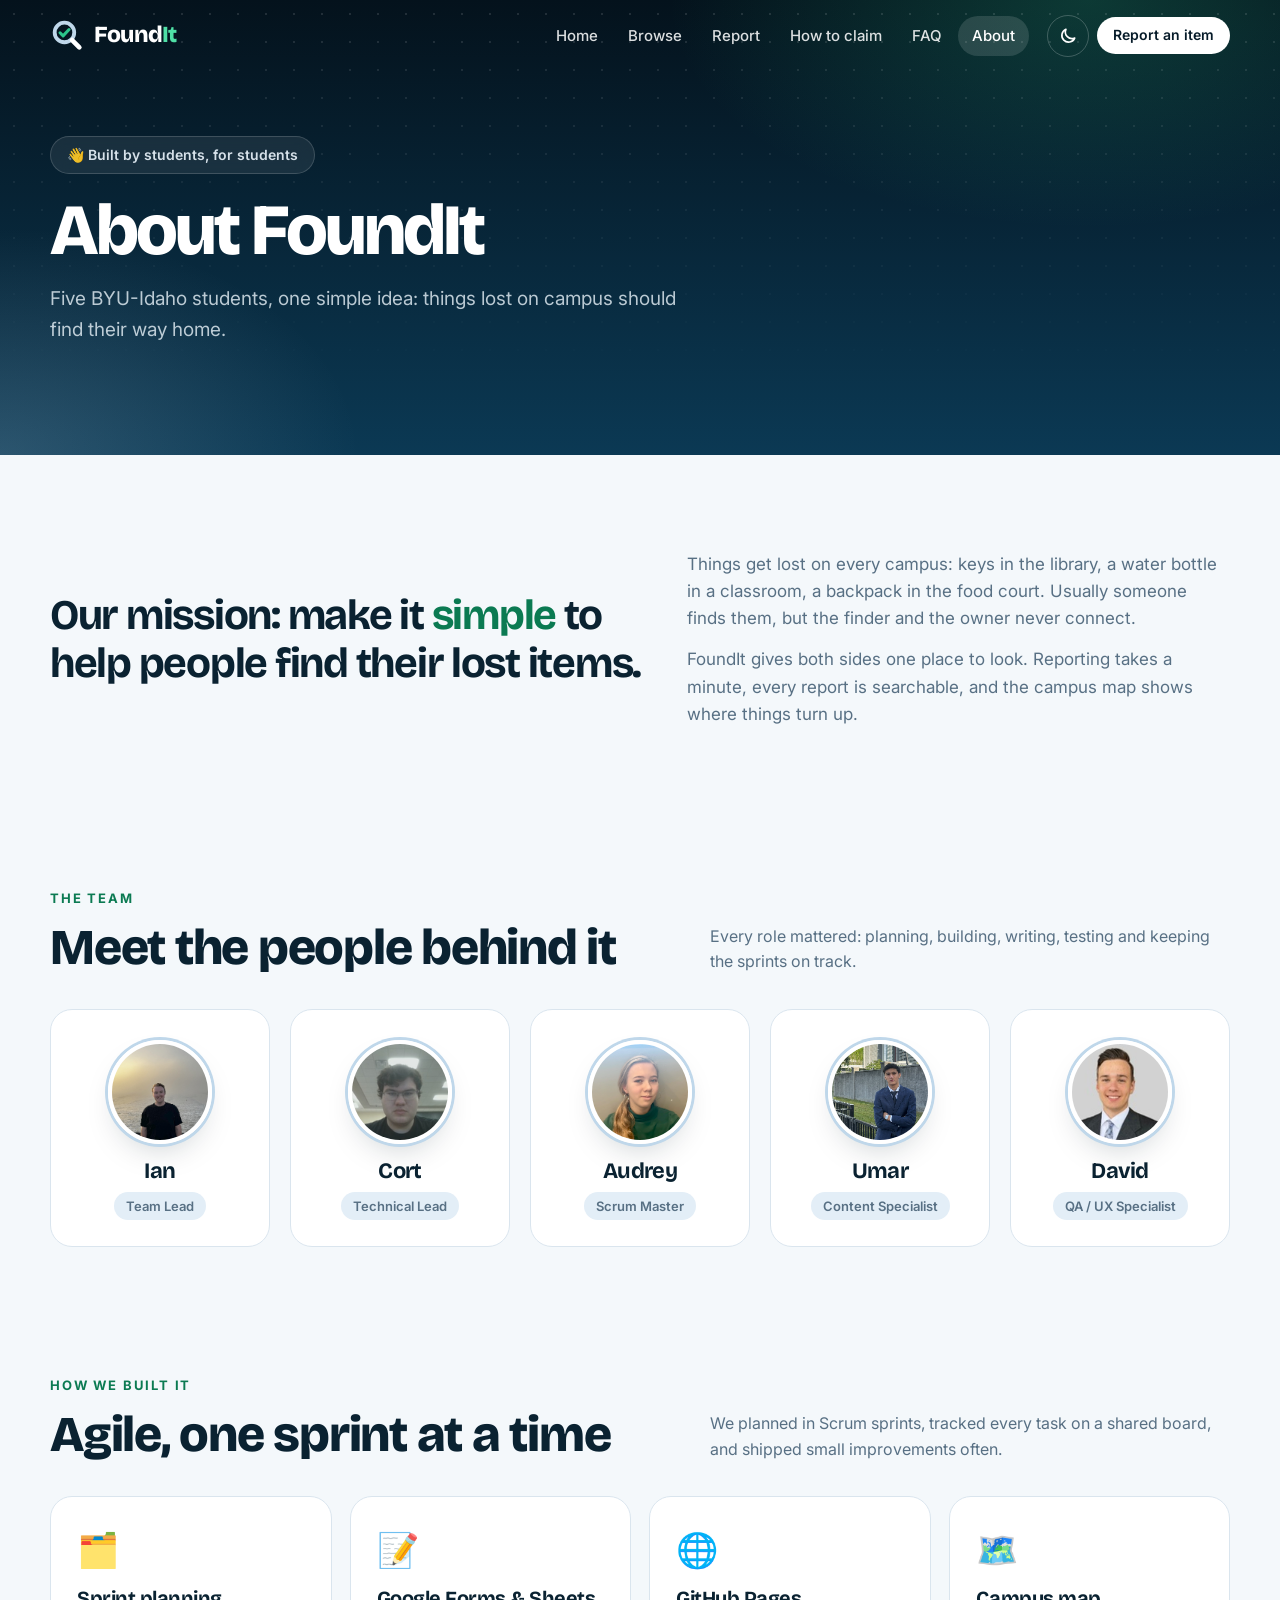
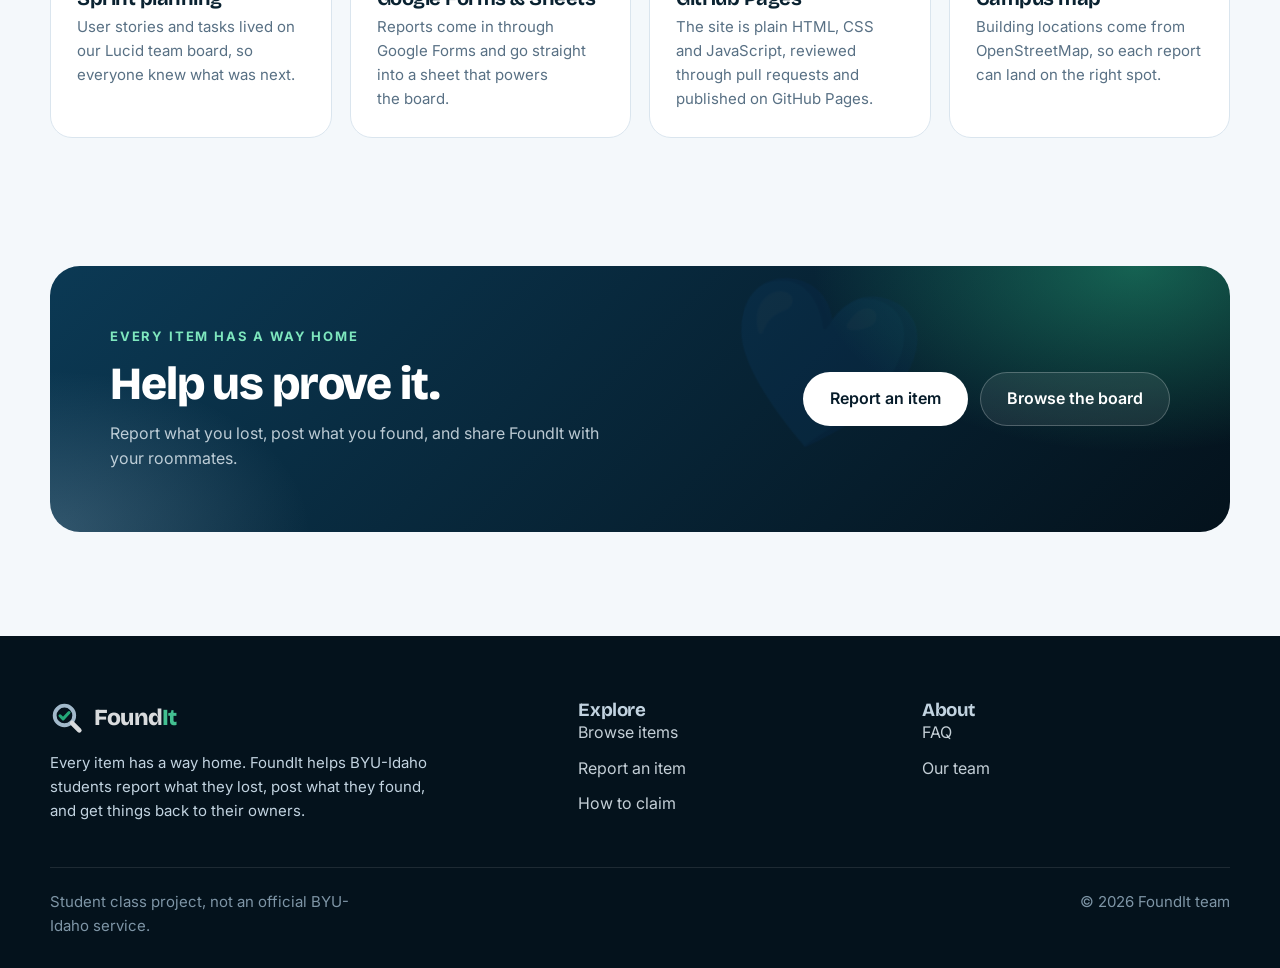
==== commit 1a60c423: "Change headings from h4 to h3 in about.html" ====
--- a/about.html
+++ b/about.html
@@ -179,7 +179,7 @@
           <p>Every item has a way home. FoundIt helps BYU-Idaho students report what they lost, post what they found, and get things back to their owners.</p>
         </div>
         <div>
-          <h4>Explore</h4>
+          <h3>Explore</h3>
           <ul>
             <li><a href="items.html">Browse items</a></li>
             <li><a href="report.html">Report an item</a></li>
@@ -187,7 +187,7 @@
           </ul>
         </div>
         <div>
-          <h4>About</h4>
+          <h3>About</h3>
           <ul>
             <li><a href="faq.html">FAQ</a></li>
             <li><a href="about.html">Our team</a></li>
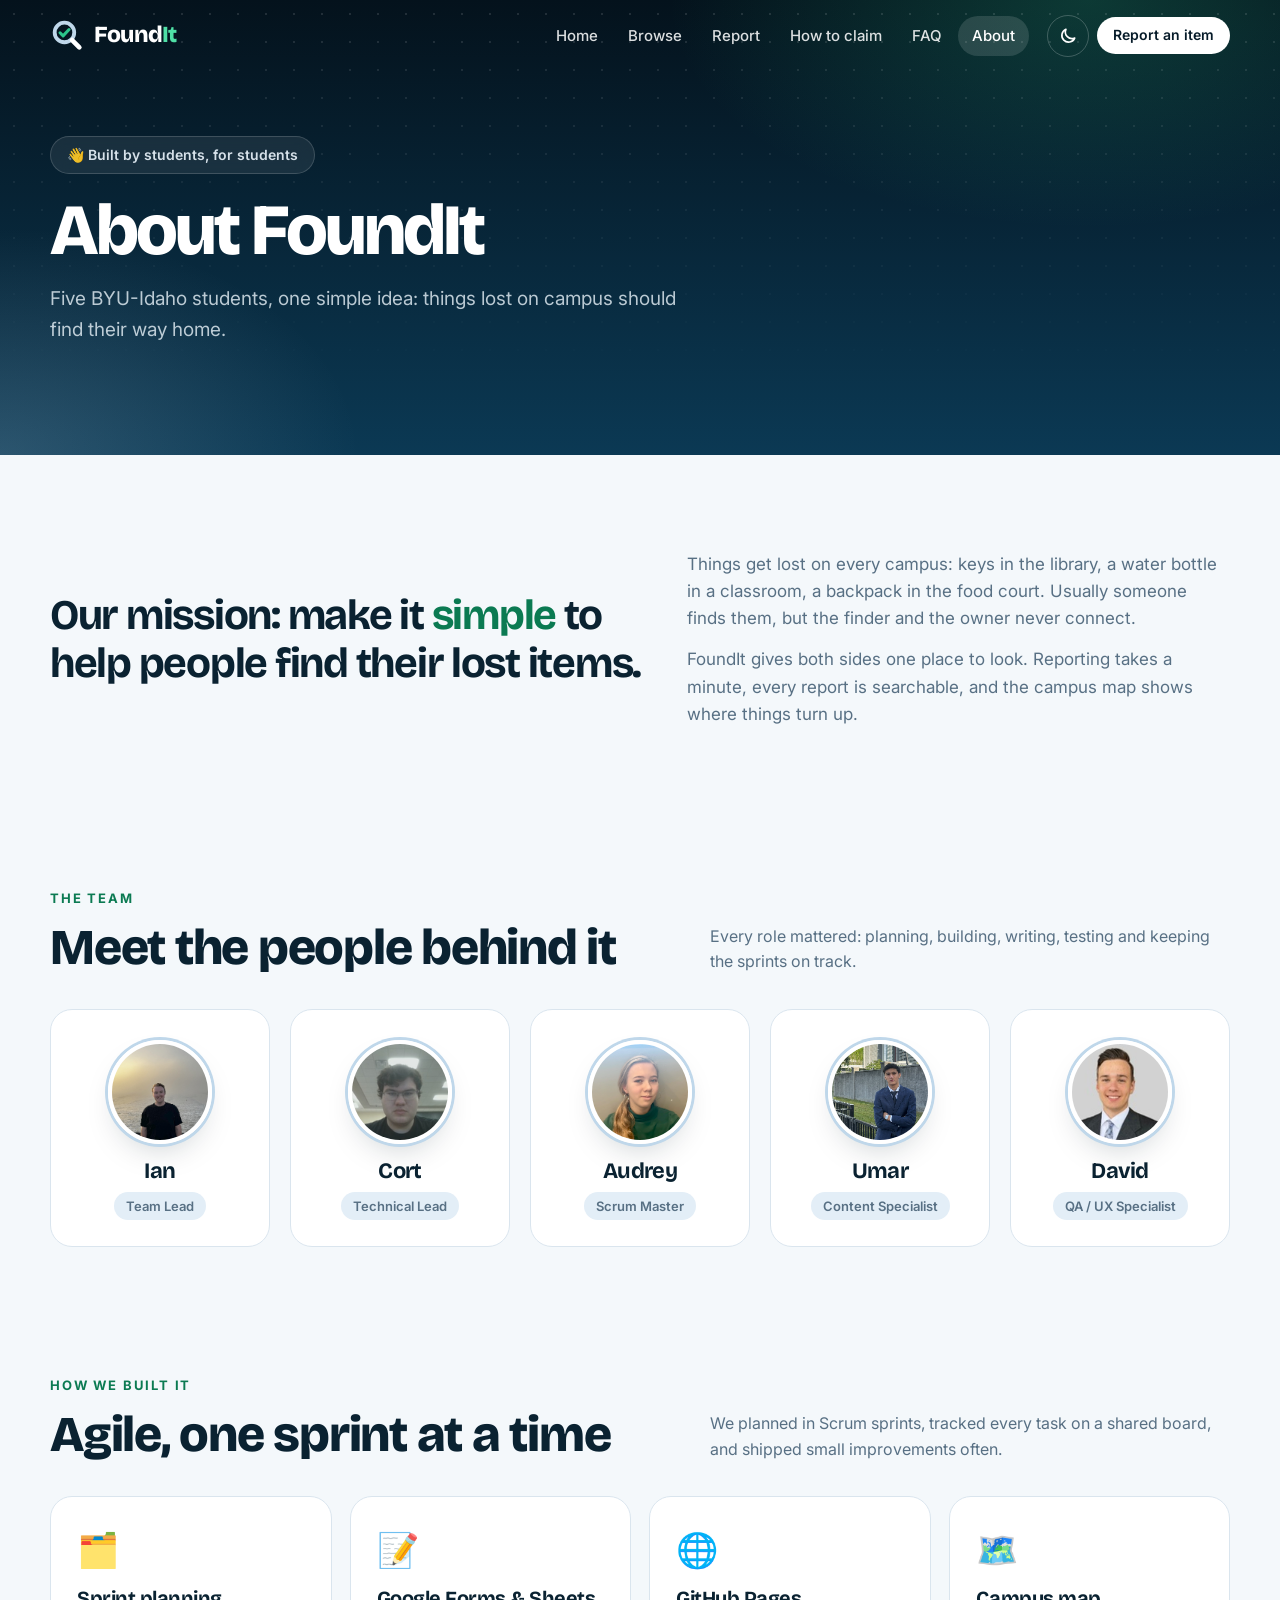
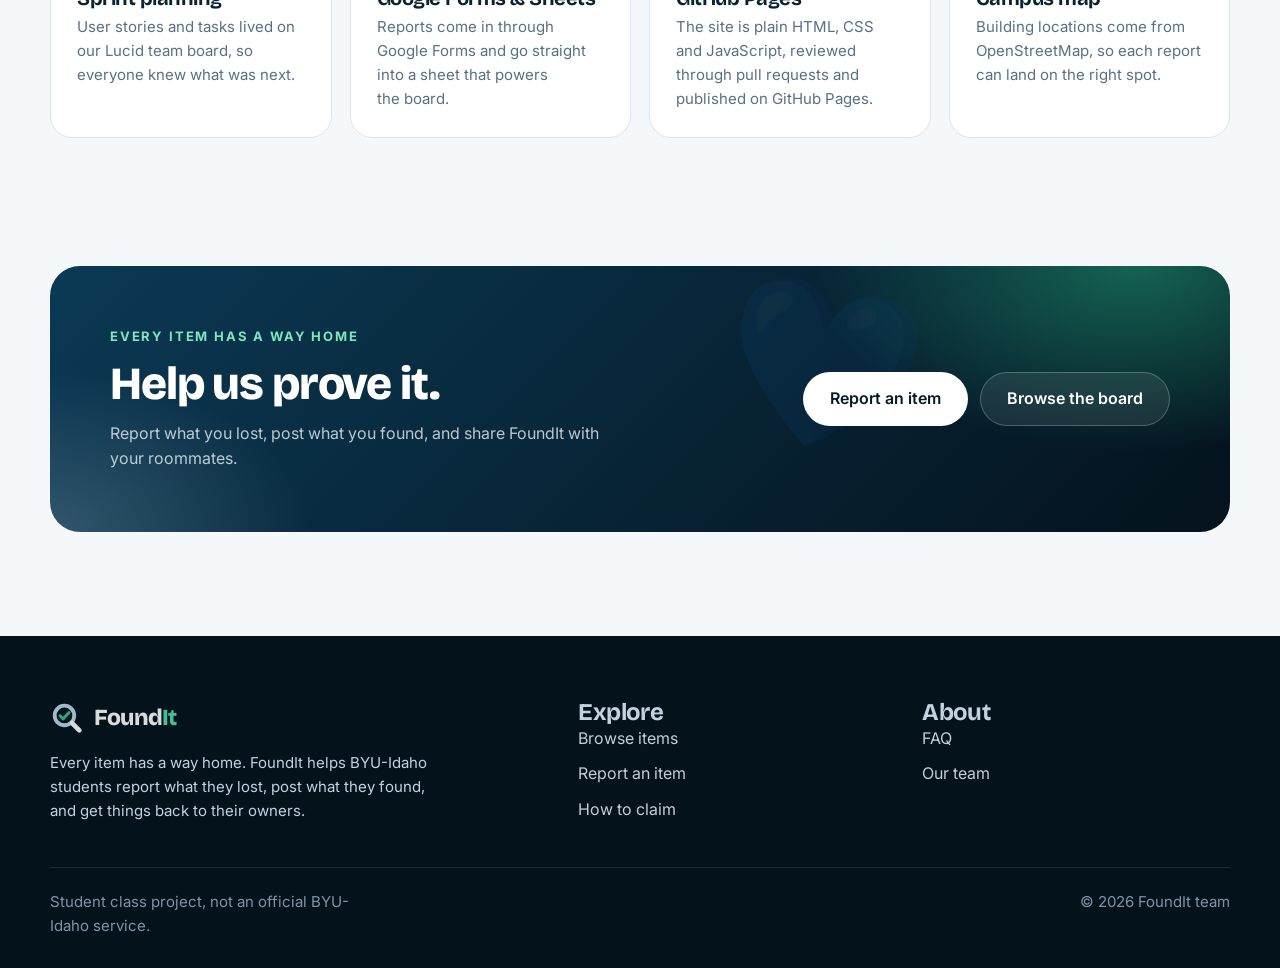
==== commit 430b856a: "Change headings from h3 to h2 in about.html" ====
--- a/about.html
+++ b/about.html
@@ -179,7 +179,7 @@
           <p>Every item has a way home. FoundIt helps BYU-Idaho students report what they lost, post what they found, and get things back to their owners.</p>
         </div>
         <div>
-          <h3>Explore</h3>
+          <h2>Explore</h2>
           <ul>
             <li><a href="items.html">Browse items</a></li>
             <li><a href="report.html">Report an item</a></li>
@@ -187,7 +187,7 @@
           </ul>
         </div>
         <div>
-          <h3>About</h3>
+          <h2>About</h2>
           <ul>
             <li><a href="faq.html">FAQ</a></li>
             <li><a href="about.html">Our team</a></li>
--- a/assets/css/foundit.css
+++ b/assets/css/foundit.css
@@ -1089,7 +1089,6 @@
   padding: 12px 16px;
   border-radius: var(--radius-sm);
   background: var(--sky-soft);
-  color: var(--muted);
   font-size: 14px;
 }
 
@@ -2075,7 +2074,7 @@
   font-size: 20px;
 }
 
-.tip h3 {
+.tip h2 {
   margin-bottom: 4px;
   font-family: var(--font-body);
   font-size: 15px;
@@ -2429,7 +2428,7 @@
   font-size: 15px;
 }
 
-.site-footer h4 {
+.site-footer h3 {
   margin-bottom: 14px;
   font-family: var(--font-body);
   font-size: 13px;
